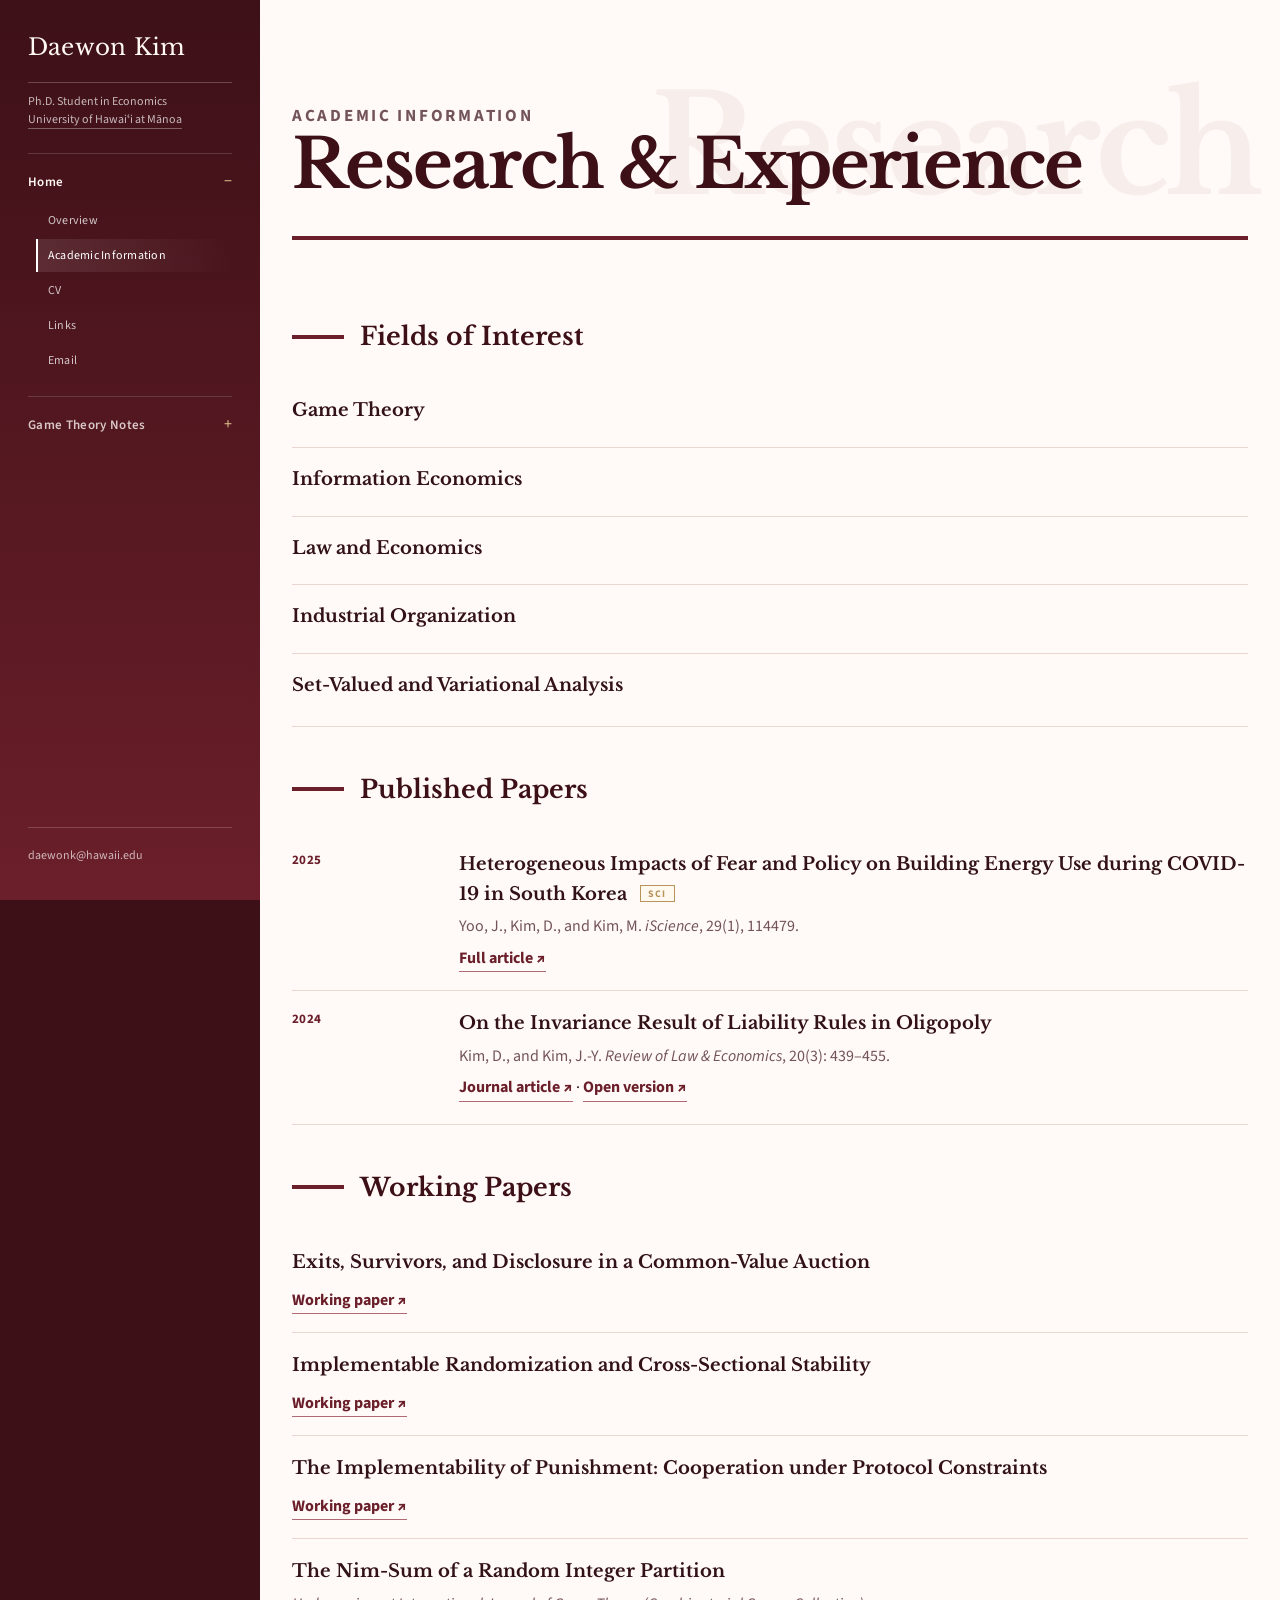
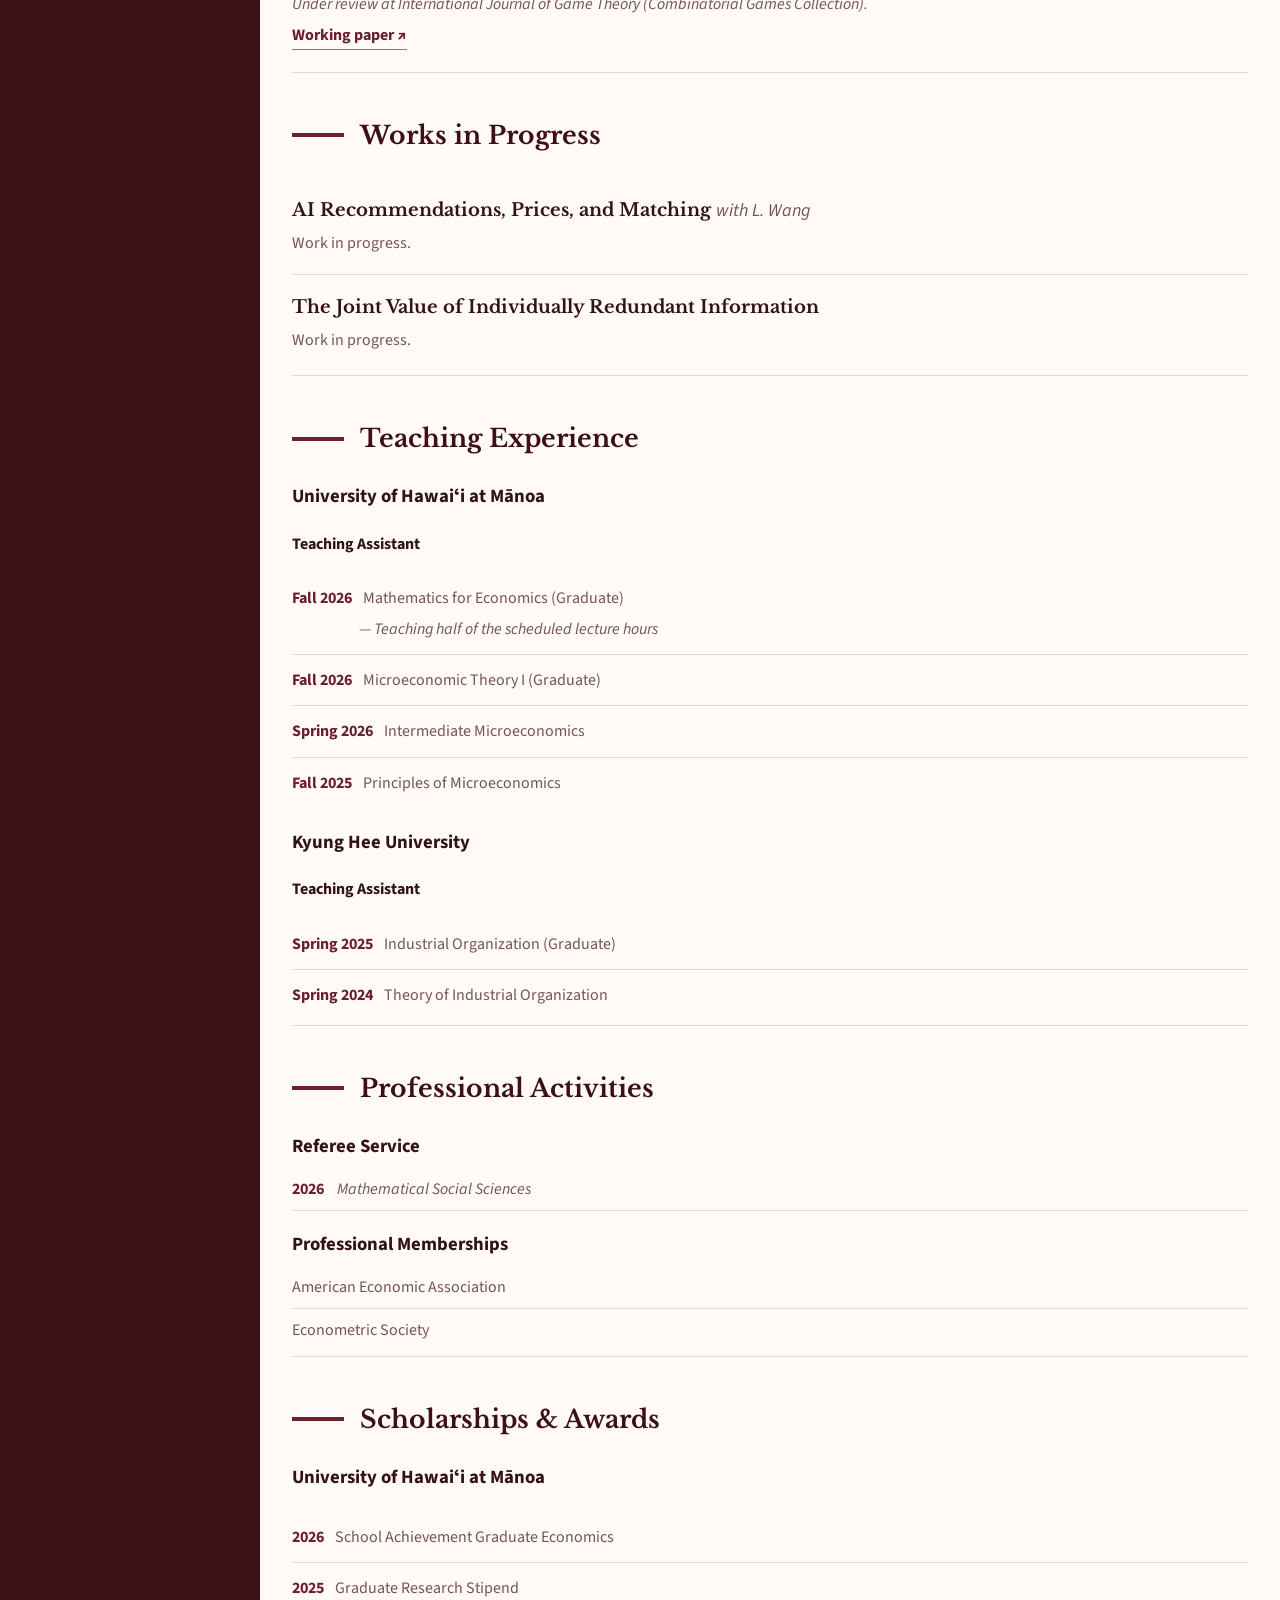
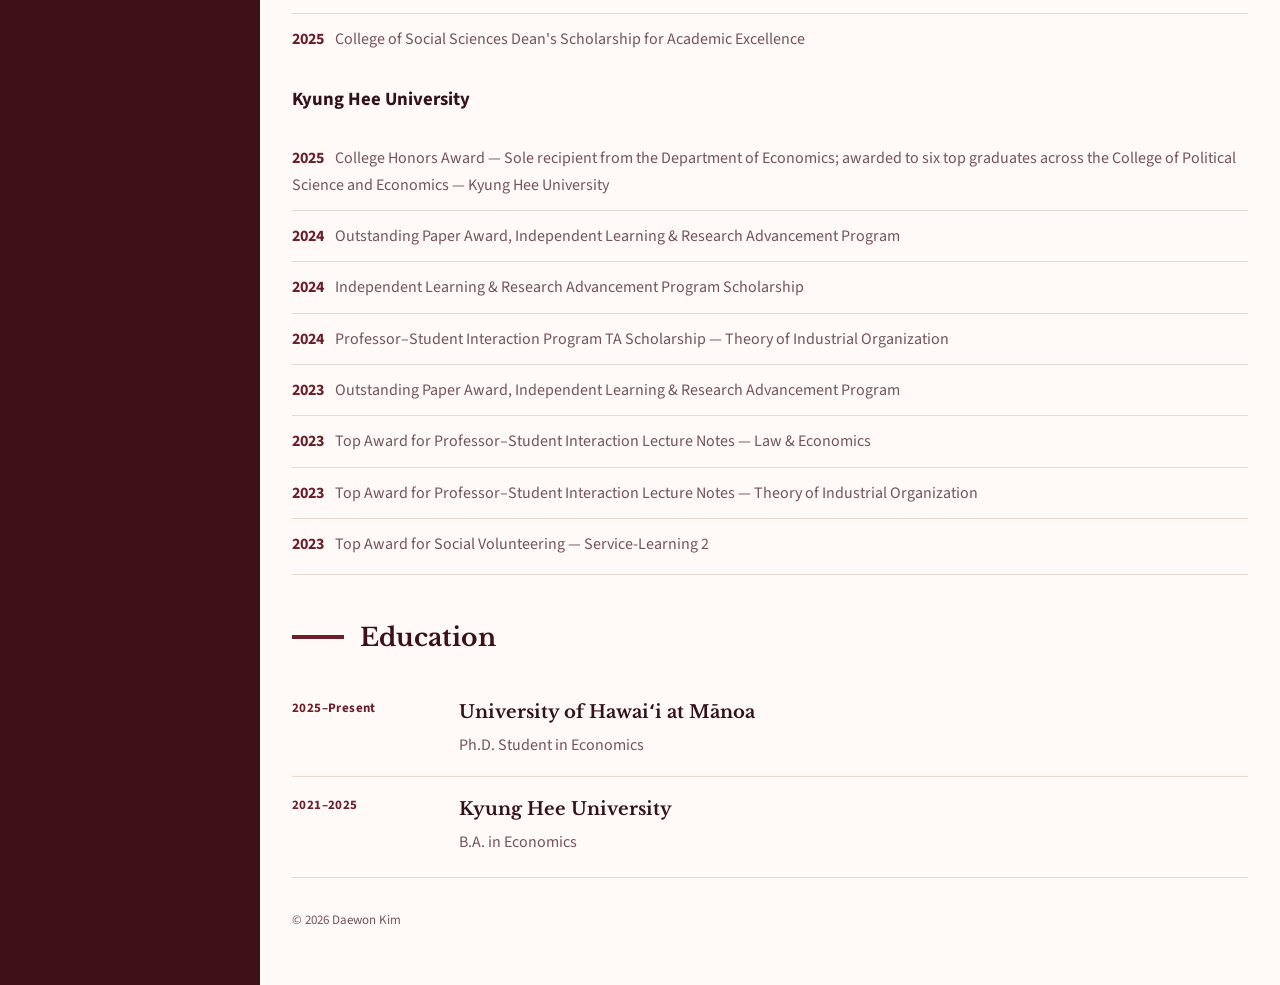
==== academic.html @ 8332b482 "Add files via upload" ====
<!DOCTYPE html>
<html lang="en">
<head>
  <meta charset="UTF-8" />
  <meta name="viewport" content="width=device-width, initial-scale=1.0" />
  <title>Daewon Kim — Academic Information</title>
  <link rel="preconnect" href="https://fonts.googleapis.com">
  <link rel="preconnect" href="https://fonts.gstatic.com" crossorigin>
  <link href="https://fonts.googleapis.com/css2?family=Libre+Baskerville:wght@400;700&family=Source+Sans+3:wght@300;400;500;600;700&display=swap" rel="stylesheet">
  <link rel="icon" type="image/png" href="assets/favicon.png" />
  <link rel="stylesheet" href="style.css" />
  <link rel="stylesheet" href="notes-navigation.css" />
  <script src="notes-navigation.js" defer></script>
</head>
<body>
  <div class="site-shell">
    <aside class="side-rail" aria-label="Site navigation">
      <a class="rail-brand" href="index.html" aria-label="Daewon Kim — Home" title="Home">Daewon Kim</a>
      <div class="rail-subtitle">Ph.D. Student in Economics<br><a href="https://www.economics.hawaii.edu/" target="_blank" rel="noopener">University of Hawaiʻi at Mānoa</a></div>
      <div class="rail-groups"><details class="rail-group is-current" data-nav-key="home" open><summary>Home</summary><nav class="rail-nav" aria-label="Website navigation"><a href="index.html">Overview</a><a href="academic.html" class="active" aria-current="page">Academic Information</a><a href="cv.html">CV</a><a href="links.html">Links</a><a href="mailto:daewonk@hawaii.edu">Email</a></nav></details><details class="rail-group" data-nav-key="notes"><summary>Game Theory Notes</summary><nav class="rail-nav" aria-label="Lecture notes navigation"><a href="game-theory.html#contents">Overview</a><a href="game-theory.html#book">Complete Lecture Notes</a><a href="game-theory.html#figures">Game Theory Diagrams</a><a href="game-theory.html#coverage">Contents by Topic</a><a href="game-theory.html#glossary">Game Theory Glossary</a></nav><div class="chapter-nav"><details class="rail-part" data-nav-key="part-1"><summary>I. Strategic-Form Games</summary><div class="chapter-nav"><a href="game-theory.html#chapter-01"><span class="chapter-no">01</span><span>Strategic-Form Games and Nash Equilibrium</span></a><a href="game-theory.html#chapter-02"><span class="chapter-no">02</span><span>Mixed Strategies and Equilibrium Existence</span></a><a href="game-theory.html#chapter-03"><span class="chapter-no">03</span><span>Dominance and Rationalizability</span></a></div></details><details class="rail-part" data-nav-key="part-2"><summary>II. Dynamic Games and Incomplete Information</summary><div class="chapter-nav"><a href="game-theory.html#chapter-04"><span class="chapter-no">04</span><span>Extensive-Form Games and Subgame Perfection</span></a><a href="game-theory.html#chapter-05"><span class="chapter-no">05</span><span>Mixed and Behavioral Strategies</span></a><a href="game-theory.html#chapter-06"><span class="chapter-no">06</span><span>Bayesian Games and Bayesian Nash Equilibrium</span></a><a href="game-theory.html#chapter-07"><span class="chapter-no">07</span><span>Perfect Bayesian and Sequential Equilibrium</span></a><a href="game-theory.html#chapter-08"><span class="chapter-no">08</span><span>Signaling Games and Equilibrium Refinements</span></a><a href="game-theory.html#chapter-09"><span class="chapter-no">09</span><span>Repeated Games and the Folk Theorem</span></a></div></details><details class="rail-part" data-nav-key="part-3"><summary>III. Equilibrium Refinements and Stability</summary><div class="chapter-nav"><a href="game-theory.html#chapter-10"><span class="chapter-no">10</span><span>Trembling-Hand Perfection and Proper Equilibrium</span></a><a href="game-theory.html#chapter-11"><span class="chapter-no">11</span><span>Extensive-Form Perfection and the Agent Normal Form</span></a><a href="game-theory.html#chapter-12"><span class="chapter-no">12</span><span>Forward Induction and Equilibrium Dominance</span></a><a href="game-theory.html#chapter-13"><span class="chapter-no">13</span><span>Strategic Stability and the Equilibrium Correspondence</span></a></div></details></div></details></div>
      <div class="rail-footer">
        <a href="mailto:daewonk@hawaii.edu">daewonk@hawaii.edu</a>
      </div>
    </aside>

    <main class="page">
      <header class="page-header" data-watermark="Research">
        <p class="eyebrow anim-1">Academic Information</p>
        <h1 class="anim-2">Research &amp; Experience</h1>
      </header>

<section class="section">
  <h2>Fields of Interest</h2>
  <div class="field-list">
    <article class="field-row">
      <div class="field-tag"></div>
      <div>
        <h3>Game Theory</h3>
      </div>
    </article>

    <article class="field-row">
      <div class="field-tag"></div>
      <div>
        <h3>Information Economics</h3>
      </div>
    </article>

    <article class="field-row">
      <div class="field-tag"></div>
      <div>
        <h3>Law and Economics</h3>
      </div>
    </article>

    <article class="field-row">
      <div class="field-tag"></div>
      <div>
        <h3>Industrial Organization</h3>
      </div>
    </article>

   <article class="field-row">
      <div class="field-tag"></div>
      <div>
        <h3>Set-Valued and Variational Analysis</h3>
      </div>
    </article>
  </div>
</section>

      <section class="section">
        <h2>Published Papers</h2>
        <div class="entry-list">
          <article class="entry publication-entry">
            <div class="entry-year">2025</div>
            <div class="entry-body">
              <h3>Heterogeneous Impacts of Fear and Policy on Building Energy Use during COVID-19 in South Korea <span class="sci-badge">SCI</span></h3>
              <p>Yoo, J., Kim, D., and Kim, M. <em>iScience</em>, 29(1), 114479.</p>
              <a href="https://doi.org/10.1016/j.isci.2025.114479" target="_blank" rel="noopener">Full article ↗</a>
            </div>
          </article>
          <article class="entry publication-entry">
            <div class="entry-year">2024</div>
            <div class="entry-body">
              <h3>On the Invariance Result of Liability Rules in Oligopoly</h3>
              <p>Kim, D., and Kim, J.-Y. <em>Review of Law &amp; Economics</em>, 20(3): 439–455.</p>
              <a href="https://doi.org/10.1515/rle-2024-0093" target="_blank" rel="noopener">Journal article ↗</a>
		<span class="link-separator"> · </span>
		<a href="https://drive.google.com/file/d/1CyOQ9JQjQrKl2liA0-oCw1nt9uZjAyM0/view?usp=sharing" target="_blank" rel="noopener">Open version ↗</a>
            </div>
          </article>
        </div>
      </section>

     <section class="section featured-section">
  <h2>Working Papers</h2>
  <div class="paper-list">

        <article class="paper">
      <h3>Exits, Survivors, and Disclosure in a Common-Value Auction</h3>
      <a href="https://papers.ssrn.com/sol3/papers.cfm?abstract_id=6776078" target="_blank" rel="noopener">Working paper ↗</a>
    </article>

	<article class="paper">
      <h3>Implementable Randomization and Cross-Sectional Stability</h3>
      <a href="https://dx.doi.org/10.2139/ssrn.6658918" target="_blank" rel="noopener">Working paper ↗</a>
    </article>

    <article class="paper">
      <h3>The Implementability of Punishment: Cooperation under Protocol Constraints</h3>
      <a href="https://papers.ssrn.com/sol3/papers.cfm?abstract_id=6778958" target="_blank" rel="noopener">Working paper ↗</a>
    </article>

	<article class="paper">
      <h3>The Nim-Sum of a Random Integer Partition</h3>
	<p><em>Under review at International Journal of Game Theory (Combinatorial Games Collection).</em></p>
      <a href="https://papers.ssrn.com/sol3/papers.cfm?abstract_id=7272340" target="_blank" rel="noopener">Working paper ↗</a>
    </article>

  </div>
</section>

<section class="section featured-section wip-section">
  <h2>Works in Progress</h2>

  <div class="paper-list">
    <article class="paper">
      <h3>AI Recommendations, Prices, and Matching <span>with L. Wang</span></h3>
      <p>Work in progress.</p>
    </article>

    <article class="paper">
      <h3>The Joint Value of Individually Redundant Information</h3>
      <p>Work in progress.</p>
    </article>
  </div>
</section>

<section class="section teaching-section">
  <h2>Teaching Experience</h2>

  <div class="teaching-group">
    <h3 class="teaching-role">University of Hawaiʻi at Mānoa</h3>
    <p><strong>Teaching Assistant</strong></p>

    <div class="compact-list">
      <p>
  <strong>Fall 2026</strong> Mathematics for Economics (Graduate)
  <br>
  <em style="display:block; margin-top:4px; margin-left:67px;">
    — Teaching half of the scheduled lecture hours
  </em>
</p>
      <p><strong>Fall 2026</strong> Microeconomic Theory I (Graduate)</p>
      <p><strong>Spring 2026</strong> Intermediate Microeconomics</p>
      <p><strong>Fall 2025</strong> Principles of Microeconomics</p>
    </div>
  </div>

  <div class="teaching-group">
    <h3 class="teaching-role">Kyung Hee University</h3>
    <p><strong>Teaching Assistant</strong></p>

    <div class="compact-list">
      <p><strong>Spring 2025</strong> Industrial Organization (Graduate)</p>
      <p><strong>Spring 2024</strong> Theory of Industrial Organization</p>
    </div>
  </div>
</section>   


<section class="section professional-section">
  <h2>Professional Activities</h2>

  <div class="professional-group">
    <h3>Referee Service</h3>
    <div class="professional-list">
      <p>
        <strong>2026</strong>
        <em>Mathematical Social Sciences</em>
      </p>
    </div>
  </div>

  <div class="professional-group">
    <h3>Professional Memberships</h3>
    <div class="professional-list">
      <p>American Economic Association</p>
      <p>Econometric Society</p>
    </div>
  </div>
</section>

      <section class="section">
        <h2>Scholarships &amp; Awards</h2>

        <div class="teaching-group">
          <h3 class="teaching-role">University of Hawaiʻi at Mānoa</h3>
          <div class="compact-list">
            <p><strong>2026</strong> School Achievement Graduate Economics</p>
            <p><strong>2025</strong> Graduate Research Stipend</p>
            <p><strong>2025</strong> College of Social Sciences Dean's Scholarship for Academic Excellence</p>
          </div>
        </div>

        <div class="teaching-group">
          <h3 class="teaching-role">Kyung Hee University</h3>
          <div class="compact-list">
            <p><strong>2025</strong> College Honors Award — Sole recipient from the Department of Economics; awarded to six top graduates across the College of Political Science and Economics — Kyung Hee University</p>
            <p><strong>2024</strong> Outstanding Paper Award, Independent Learning &amp; Research Advancement Program</p>
            <p><strong>2024</strong> Independent Learning &amp; Research Advancement Program Scholarship</p>
            <p><strong>2024</strong> Professor–Student Interaction Program TA Scholarship — Theory of Industrial Organization</p>
            <p><strong>2023</strong> Outstanding Paper Award, Independent Learning &amp; Research Advancement Program</p>
            <p><strong>2023</strong> Top Award for Professor–Student Interaction Lecture Notes — Law &amp; Economics</p>
            <p><strong>2023</strong> Top Award for Professor–Student Interaction Lecture Notes — Theory of Industrial Organization</p>
            <p><strong>2023</strong> Top Award for Social Volunteering — Service-Learning 2</p>
          </div>
        </div>
      </section>

      <section class="section">
        <h2>Education</h2>
        <div class="entry-list">
          <article class="entry">
            <div class="entry-year">2025–Present</div>
            <div><h3>University of Hawaiʻi at Mānoa</h3><p>Ph.D. Student in Economics</p></div>
          </article>
          <article class="entry">
            <div class="entry-year">2021–2025</div>
            <div><h3>Kyung Hee University</h3><p>B.A. in Economics</p></div>
          </article>
        </div>
      </section>

      <footer class="site-footer">
        <p>© 2026 Daewon Kim</p>
      </footer>
    </main>
  </div>
</body>
</html>
---- style.css ----
:root {
  --burgundy-dark: #3d1017;
  --burgundy: #6b1f2a;
  --burgundy-mid: #8b3a47;
  --burgundy-soft: #b06a73;
  --burgundy-pale: #ead7cf;
  --cream: #fffaf7;
  --cream-2: #f8eee9;
  --white: #ffffff;
  --text: #321217;
  --muted: #73545b;
  --soft-text: #9b747c;
  --line: #ead7cf;
  --gold: #b8935a;
  --gold-dark: #9a7740;
  --gold-pale: #f4ecdc;
  --max: 980px;
}

* { box-sizing: border-box; }
html { scroll-behavior: smooth; }
body {
  margin: 0;
  font-family: 'Source Sans 3', system-ui, -apple-system, BlinkMacSystemFont, sans-serif;
  background: linear-gradient(90deg, var(--burgundy-dark) 0 260px, var(--cream) 260px 100%);
  color: var(--text);
  line-height: 1.65;
  -webkit-font-smoothing: antialiased;
}

a { color: inherit; }

.site-shell {
  position: relative;
  display: grid;
  grid-template-columns: 260px minmax(0, 1fr);
  min-height: 100vh;
}

.home-page .site-shell::after {
  content: "";
  position: absolute;
  top: 0;
  right: 0;
  bottom: 0;
  left: 260px;
  background: url("assets/home-hero-math.png") center top / cover no-repeat;
  opacity: 0.20;
  filter: grayscale(100%);
  pointer-events: none;
  z-index: 0;
}

.home-page .side-rail,
.home-page .page {
  position: relative;
  z-index: 1;
}

/* Left rail */
.side-rail {
  position: sticky;
  top: 0;
  height: 100vh;
  background: linear-gradient(180deg, var(--burgundy-dark), var(--burgundy));
  color: #fff8f5;
  padding: 34px 28px;
  display: flex;
  flex-direction: column;
}

.rail-brand {
  font-family: 'Libre Baskerville', Georgia, serif;
  font-size: 23px;
  line-height: 1.2;
  text-decoration: none;
  letter-spacing: .01em;
  padding-bottom: 20px;
  border-bottom: 1px solid rgba(255,255,255,.22);
}

.rail-subtitle {
  margin-top: 10px;
  font-size: 12px;
  color: rgba(255,255,255,.70);
  line-height: 1.5;
}

.rail-subtitle a {
  color: inherit;
  text-decoration: none;
  border-bottom: 1px solid rgba(255, 255, 255, .32);
  transition: color .15s ease, border-color .15s ease;
}

.rail-subtitle a:hover {
  color: #fff;
  border-bottom-color: #fff;
}

.rail-nav {
  display: flex;
  flex-direction: column;
  gap: 2px;
  margin-top: 28px;
}

.rail-nav a {
  text-decoration: none;
  font-size: 13px;
  letter-spacing: .06em;
  text-transform: uppercase;
  color: rgba(255,255,255,.76);
  padding: 8px 0 8px 12px;
  border-left: 2px solid transparent;
  transition: .15s ease;
}

.rail-nav a:hover,
.rail-nav a.active {
  color: #fff;
  border-left-color: #fff;
  background: linear-gradient(90deg, rgba(255,255,255,.10), transparent);
}


.rail-footer {
  margin-top: auto;
  font-size: 12px;
  color: rgba(255,255,255,.68);
  overflow-wrap: anywhere;
  border-top: 1px solid rgba(255,255,255,.18);
  padding-top: 18px;
}

.rail-footer a { text-decoration: none; }
.rail-footer a:hover { color: #fff; }

/* Page canvas */
.page {
  width: min(var(--max), calc(100% - 64px));
  margin: 0 auto;
  padding: 58px 0 40px;
}

.eyebrow {
  margin: 0 0 10px;
  color: var(--burgundy);
  font-size: 12px;
  font-weight: 700;
  letter-spacing: .16em;
  text-transform: uppercase;
}

h1 {
  margin: 0;
  font-family: 'Libre Baskerville', Georgia, serif;
  font-size: clamp(42px, 6vw, 68px);
  line-height: 1;
  color: var(--burgundy-dark);
  letter-spacing: -.03em;
}

/* Home */
.home-hero {
  position: relative;
  display: grid;
  grid-template-columns: minmax(0, 1fr) 245px;
  gap: 54px;
  align-items: end;
  padding: 42px 28px 42px;
  border-top: 4px solid var(--burgundy);
  border-bottom: 4px solid var(--burgundy);
  background: rgba(255, 250, 247, 0.78);
  backdrop-filter: blur(0.5px);
}

.welcome-section {
  background: linear-gradient(
    90deg,
    rgba(255, 250, 247, 0.97) 0%,
    rgba(255, 250, 247, 0.95) 70%,
    rgba(255, 250, 247, 0.78) 88%,
    rgba(255, 250, 247, 0.20) 100%
  );
}


.affiliation {
  margin: 18px 0 0;
  font-family: 'Libre Baskerville', Georgia, serif;
  font-size: 20px;
  color: var(--burgundy-mid);
}

.quick-links {
  display: flex;
  flex-wrap: wrap;
  gap: 12px;
  margin-top: 30px;
  padding-top: 18px;
  border-top: 1px solid rgba(50,18,23,.12);
}

.quick-links a {
  color: var(--gold-dark);
  text-decoration: none;
  font-size: 12px;
  font-weight: 700;
  letter-spacing: .10em;
  text-transform: uppercase;
  padding: 8px 12px;
  border: 1px solid rgba(184,147,90,.58);
  background: rgba(255,250,247,.82);
  box-shadow: 0 1px 0 rgba(184,147,90,.14);
  transition: .18s ease;
}

.quick-links a:hover {
  color: var(--burgundy-dark);
  background: var(--gold-pale);
  border-color: var(--gold);
  transform: translateY(-1px);
}


.portrait {
  position: relative;
  margin: 0;
  justify-self: end;
  width: 245px;
  padding: 0;
  background: transparent;
}

.portrait::before { display: none; }
.portrait::after { display: none; }

.portrait img {
  position: relative;
  z-index: 1;
  display: block;
  width: 100%;
  aspect-ratio: 4 / 5;
  object-fit: cover;
  object-position: center 20%;
  border: none;
  box-shadow: 7px 7px 0 var(--burgundy);
}

/* Section style: no cards, just spacing and rules */
.section {
  padding: 42px 0 4px;
  border-bottom: 1px solid var(--line);
  scroll-margin-top: 24px;
}

.section h2 {
  display: grid;
  grid-template-columns: 52px minmax(0, 1fr);
  gap: 16px;
  align-items: center;
  margin: 0 0 22px;
  font-family: 'Libre Baskerville', Georgia, serif;
  font-size: 25px;
  color: var(--burgundy-dark);
  font-weight: 700;
}

.field-tag:empty {
  visibility: hidden;
}

.section h2::before {
  content: "";
  height: 4px;
  background: var(--burgundy);
}

.prose {
  max-width: 100%;
}

.prose p,
.welcome-section p {
  margin: 0 0 1rem;
  font-size: 17px;
  color: var(--muted);
}

.prose p:last-child { margin-bottom: 0; }
.prose strong { color: var(--burgundy-dark); font-weight: 700; }

/* Page headers */
.page-header {
  padding: 30px 0 38px;
  border-bottom: 4px solid var(--burgundy);
  margin-bottom: 34px;
  position: relative;
  overflow: visible;
}

.page-header::after {
  content: attr(data-watermark);
  position: absolute;
  right: -10px;
  top: 50%;
  transform: translateY(-50%);
  font-family: 'Libre Baskerville', Georgia, serif;
  font-size: clamp(72px, 11vw, 136px);
  font-weight: 700;
  color: rgba(107, 31, 42, 0.055);
  letter-spacing: -.04em;
  line-height: 1;
  pointer-events: none;
  white-space: nowrap;
  user-select: none;
  z-index: 0;
}

.page-header > * {
  position: relative;
  z-index: 1;
}

.page-header p {
  margin: 14px 0 0;
  max-width: 730px;
  color: var(--muted);
  font-size: 17px;
}

@keyframes fadeUp {
  from { opacity: 0; transform: translateY(16px); }
  to   { opacity: 1; transform: translateY(0); }
}

.anim-1 { animation: fadeUp .6s cubic-bezier(0.16,1,0.3,1) both; }
.anim-2 { animation: fadeUp .6s .08s cubic-bezier(0.16,1,0.3,1) both; }
.anim-3 { animation: fadeUp .6s .16s cubic-bezier(0.16,1,0.3,1) both; }
.anim-4 { animation: fadeUp .6s .24s cubic-bezier(0.16,1,0.3,1) both; }

/* Lists */
.entry-list,
.paper-list,
.compact-list,
.field-list {
  display: grid;
  gap: 0;
}

.entry,
.paper,
.field-row {
  border-top: 1px solid var(--line);
}

.entry:first-child,
.paper:first-child,
.field-row:first-child { border-top: none; }

.entry {
  display: grid;
  grid-template-columns: 145px minmax(0, 1fr);
  gap: 22px;
  padding: 18px 0;
}

.entry-year {
  color: var(--burgundy);
  font-size: 13px;
  font-weight: 700;
  letter-spacing: .03em;
}

.entry h3,
.paper h3,
.field-row h3 {
  margin: 0 0 4px;
  font-family: 'Libre Baskerville', Georgia, serif;
  font-size: 18px;
  font-weight: 700;
  color: var(--text);
}

.entry p,
.paper p,
.field-row p {
  margin: 0;
  color: var(--muted);
}

.entry a,
.paper a {
  display: inline-block;
  margin-top: 5px;
  color: var(--burgundy);
  text-decoration: none;
  font-weight: 700;
  border-bottom: 1px solid var(--burgundy-soft);
}

.entry a:hover,
.paper a:hover { color: var(--burgundy-dark); }

.field-row {
  display: grid;
  grid-template-columns: 1fr;
  padding: 17px 0;
}

.field-tag {
  color: var(--burgundy);
  font-size: 11px;
  font-weight: 700;
  letter-spacing: .12em;
  text-transform: uppercase;
}

.compact-list p {
  margin: 0;
  padding: 12px 0;
  border-top: 1px solid var(--line);
  color: var(--muted);
}

.compact-list p:first-child { border-top: none; }

.compact-list strong {
  color: var(--burgundy);
  margin-right: 8px;
}

.paper { padding: 18px 0; }
.paper span { color: var(--muted); font-style: italic; font-family: 'Source Sans 3', sans-serif; font-weight: 400; }

/* CV and notes without boxes */
.cv-panel,
.note-panel {
  padding: 0;
  background: transparent;
  border-top: 1px solid var(--line);
  border-bottom: 1px solid var(--line);
}

.cv-panel h2,
.note-panel h2 {
  margin: 0;
  padding: 20px 0 6px;
  font-family: 'Libre Baskerville', Georgia, serif;
  color: var(--burgundy-dark);
}

.cv-panel p,
.note-panel p {
  color: var(--muted);
  margin: 0 0 20px;
}

.button {
  display: inline-flex;
  align-items: center;
  justify-content: center;
  min-height: 38px;
  padding: 8px 0 4px;
  text-decoration: none;
  color: var(--burgundy);
  font-size: 13px;
  font-weight: 700;
  letter-spacing: .08em;
  text-transform: uppercase;
  border-bottom: 2px solid var(--burgundy);
  transition: .15s ease;
}

.button:hover { color: var(--burgundy-dark); border-bottom-color: var(--burgundy-dark); }
.button.primary, .button.secondary { background: transparent; color: var(--burgundy); }

code { background: var(--cream-2); color: var(--burgundy); padding: 2px 5px; }

/* Links without boxes */
.link-grid {
  display: grid;
  grid-template-columns: 1fr;
}

.link-grid a {
  text-decoration: none;
  color: var(--burgundy);
  font-weight: 700;
  border-top: 1px solid var(--line);
  padding: 14px 0;
  transition: .15s ease;
}

.link-grid a:first-child { border-top: none; }
.link-grid a:hover { color: var(--burgundy-dark); padding-left: 8px; }


/* SCI badge */
.sci-badge {
  display: inline-flex;
  align-items: center;
  justify-content: center;
  margin-left: 8px;
  padding: 2px 7px 1px;
  border: 1px solid #b8935a;
  color: #b8935a;
  background: #fff9ef;
  font-family: 'Source Sans 3', system-ui, sans-serif;
  font-size: 10px;
  font-weight: 700;
  letter-spacing: .12em;
  line-height: 1.2;
  vertical-align: middle;
  transform: translateY(-1px);
}

/* Embedded CV preview */
.cv-actions {
  margin: 18px 0 22px;
}

.cv-embed-wrap {
  width: 100%;
  border-top: 4px solid var(--burgundy);
  background: var(--white);
}

.cv-frame {
  display: block;
  width: 100%;
  height: min(78vh, 900px);
  min-height: 620px;
  border: 1px solid var(--line);
  border-top: none;
  background: var(--white);
}

.site-footer {
  margin-top: 32px;
  padding-top: 0;
  border-top: none;
  color: var(--muted);
  font-size: 13px;
}

@media (max-width: 880px) {
  body { background: var(--cream); }
  .home-page .site-shell::after { left: 0; opacity: 0.16; background-position: center top; }

  .site-shell { grid-template-columns: 1fr; }
  .side-rail {
    position: static;
    height: auto;
    padding: 22px;
  }
  .rail-brand { border-bottom: none; padding-bottom: 6px; }
  .rail-nav { flex-direction: row; flex-wrap: wrap; gap: 4px 10px; margin-top: 14px; }
  .rail-nav a { padding: 5px 0 5px 9px; }
  .rail-footer { display: none; }
  .page { width: min(100% - 34px, var(--max)); padding-top: 30px; }
  .home-hero { grid-template-columns: 1fr; gap: 30px; align-items: start; padding: 24px 18px 30px; }
  .portrait { justify-self: start; width: min(260px, 100%); }
  .portrait::before { inset: 10px; }
  .portrait img { width: 100%; }
}

@media (max-width: 620px) {
  .entry, .field-row { grid-template-columns: 1fr; gap: 4px; }
  .home-hero { padding-bottom: 32px; }
  .section h2 { grid-template-columns: 36px 1fr; }
  h1 { font-size: 42px; }
  .prose p, .welcome-section p { font-size: 16px; }
}

/* Professional Activities */

.professional-group {
  margin: 0 0 18px;
}

.professional-group:last-child {
  margin-bottom: 0;
}

.professional-group h3 {
  margin: 0 0 6px;
}

.professional-list {
  margin: 0;
  padding: 0;
}

.professional-list p {
  margin: 0;
  padding: 8px 0;
  border-bottom: 1px solid var(--line);
  color: var(--muted);
}

.professional-list strong {
  color: var(--burgundy);
  margin-right: 10px;
}

.professional-group:last-child .professional-list p:last-child {
  border-bottom: none;
}
---- notes-navigation.css ----
/* Scoped navigation shared by the website and lecture notes. */
.rail-groups{display:grid;gap:9px;margin:24px 0 18px}
.rail-group{min-width:0;border-top:1px solid #ffffff26;padding-top:5px}
.rail-group>summary,.rail-part>summary{display:flex;align-items:baseline;justify-content:space-between;gap:12px;list-style:none;cursor:pointer;color:#fff8f5c9;text-transform:none;letter-spacing:.025em}
.rail-group>summary{padding:9px 0;font:600 13px/1.7 'Source Sans 3',sans-serif}
.rail-group.is-current>summary{color:#fff8f5}
.rail-group>summary::-webkit-details-marker,.rail-part>summary::-webkit-details-marker{display:none}
.rail-group>summary::after,.rail-part>summary::after{content:'+';flex-shrink:0;color:#e0c28d;font-size:16px;font-weight:400}
.rail-group[open]>summary::after,.rail-part[open]>summary::after{content:'−'}
.rail-group>summary:focus-visible,.rail-part>summary:focus-visible{outline:2px solid #e0c28d;outline-offset:3px}
.rail-group .rail-nav{display:flex;flex-direction:column;gap:2px;margin:0 0 10px;padding-left:8px}
.rail-group .rail-nav a{padding:6px 6px 6px 10px;font-size:12px;line-height:1.75;letter-spacing:.02em;text-transform:none}
.rail-group>.chapter-nav{margin:0 0 8px 8px}
.rail-part>summary{padding:10px 0 7px;font:600 11px/1.7 'Source Sans 3',sans-serif}
.rail-part>summary::after{font-size:13px}
.rail-part .chapter-nav{margin:0 0 6px 4px}
.rail-part .chapter-nav a{display:flex;align-items:baseline;gap:9px;padding:7px 5px 7px 10px;border-left:2px solid transparent;color:#fff8f5bd;font-size:11px;line-height:1.65;text-decoration:none}
.rail-part .chapter-nav a:hover,.rail-part .chapter-nav a.active{color:#fff8f5;border-left-color:#e0c28d;background:linear-gradient(90deg,#ffffff12,transparent)}
.rail-part .chapter-no{flex:0 0 16px;font-family:Georgia,serif;color:#e0c28d}
body:not([data-page]) .side-rail:has(.rail-groups){overflow-y:auto;scrollbar-width:thin;scrollbar-color:#9c6570 transparent}
@media(max-width:760px){body:not([data-page]) .side-rail:has(.rail-groups){overflow:visible;height:auto}.rail-groups{margin:20px 0 15px}.rail-group .rail-nav{flex-direction:column;flex-wrap:nowrap}.rail-group .rail-nav a{display:block}}
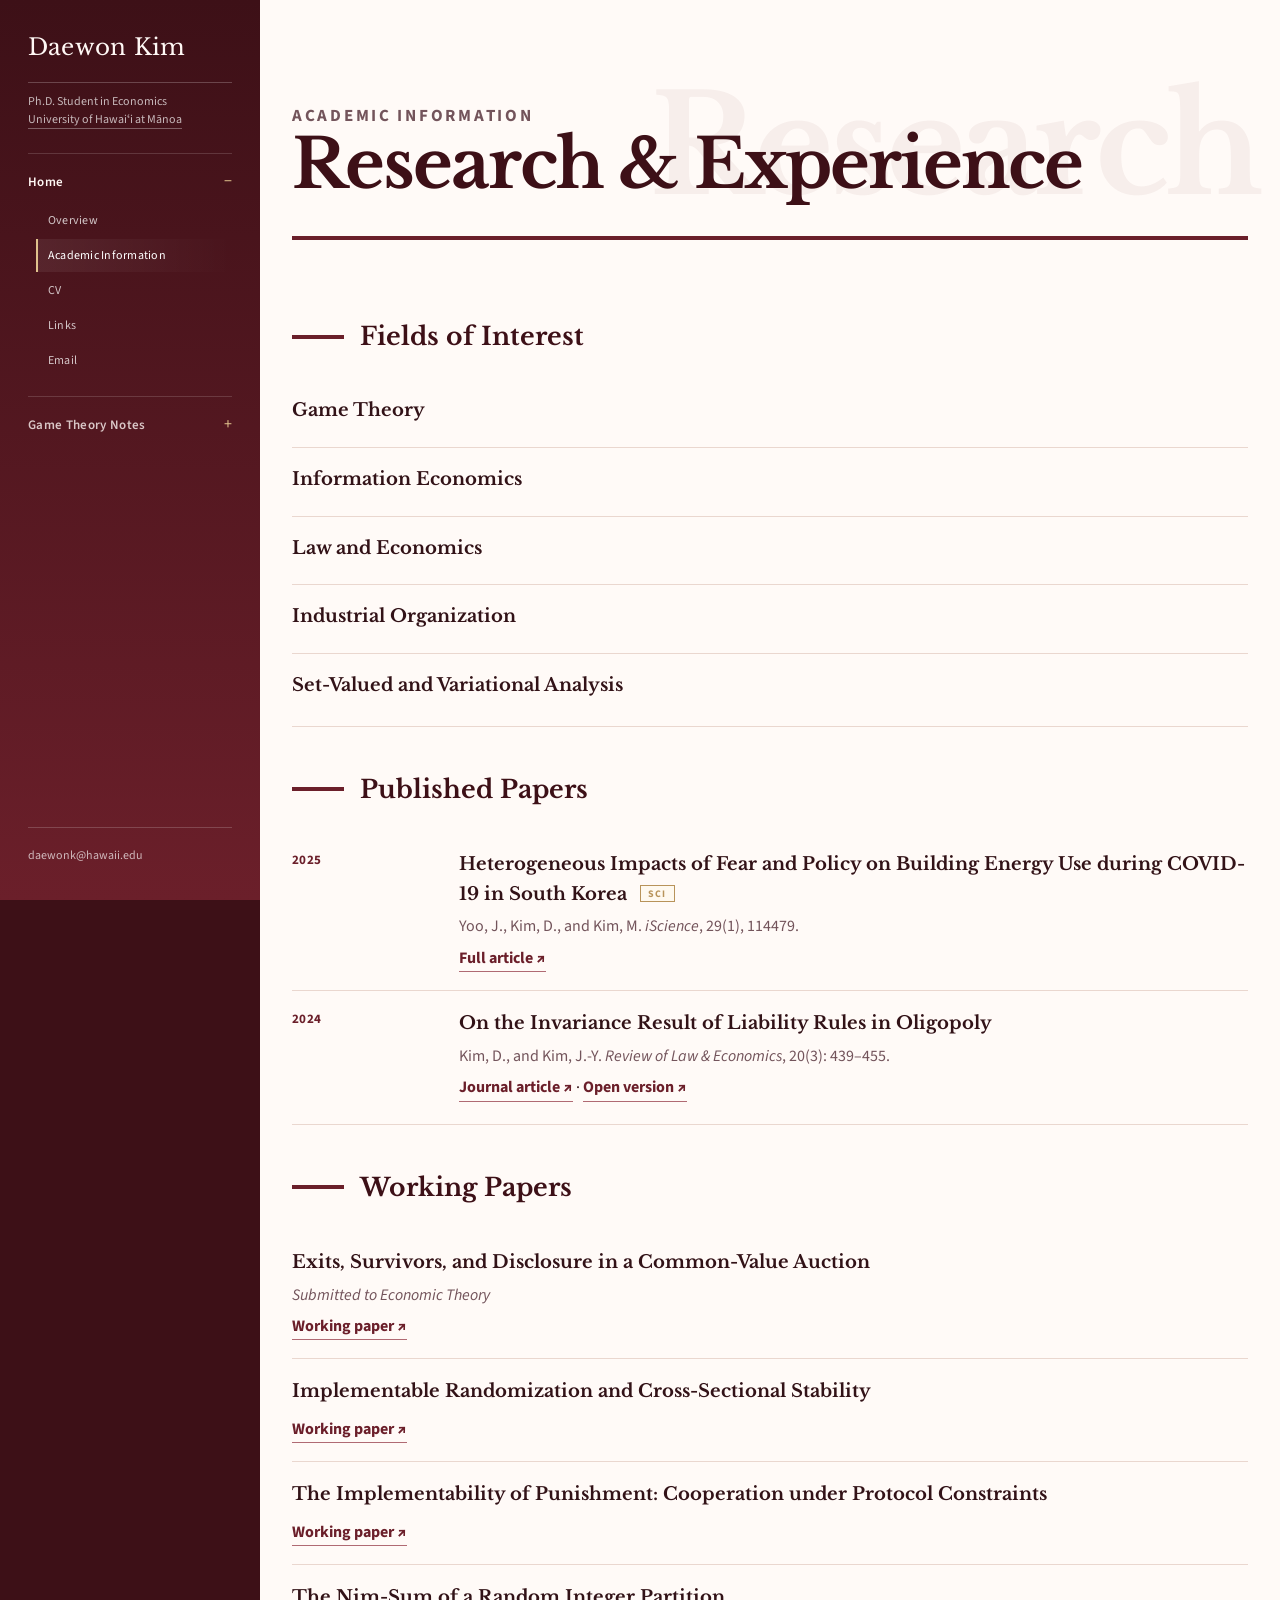
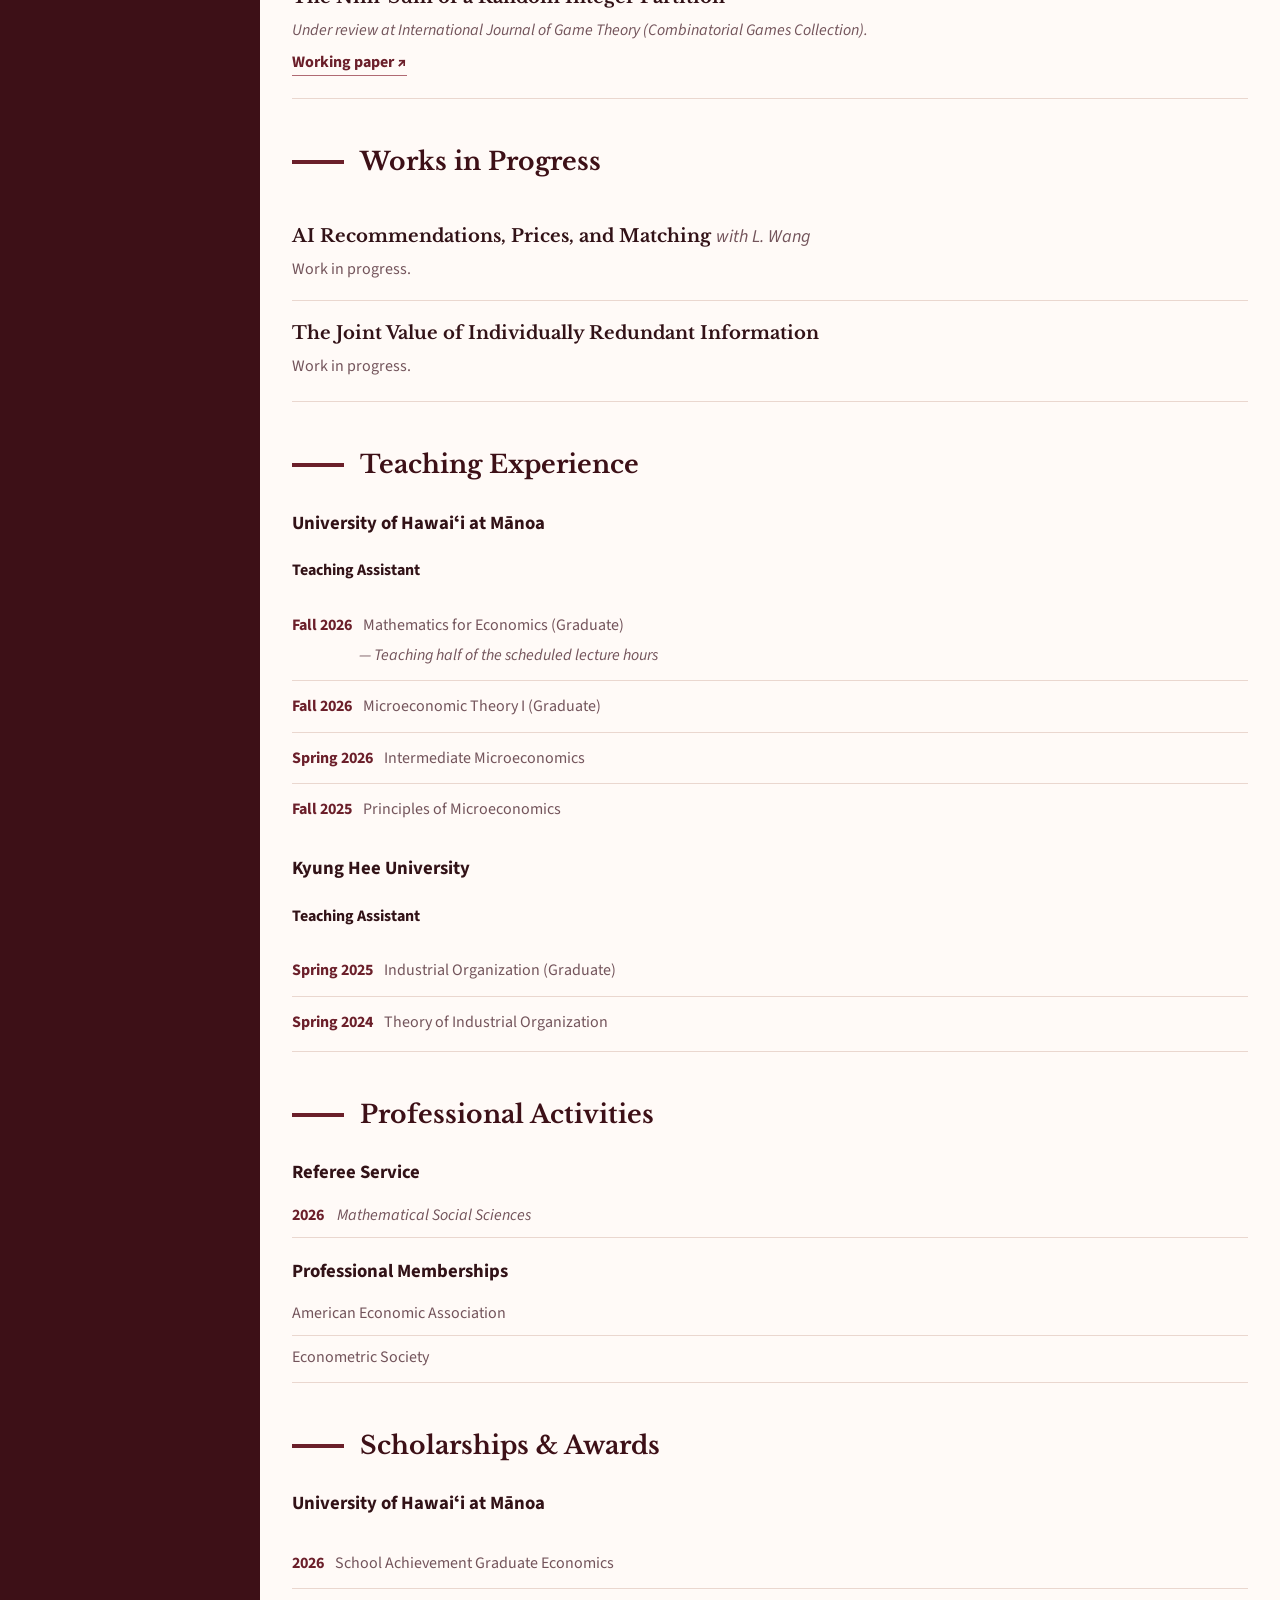
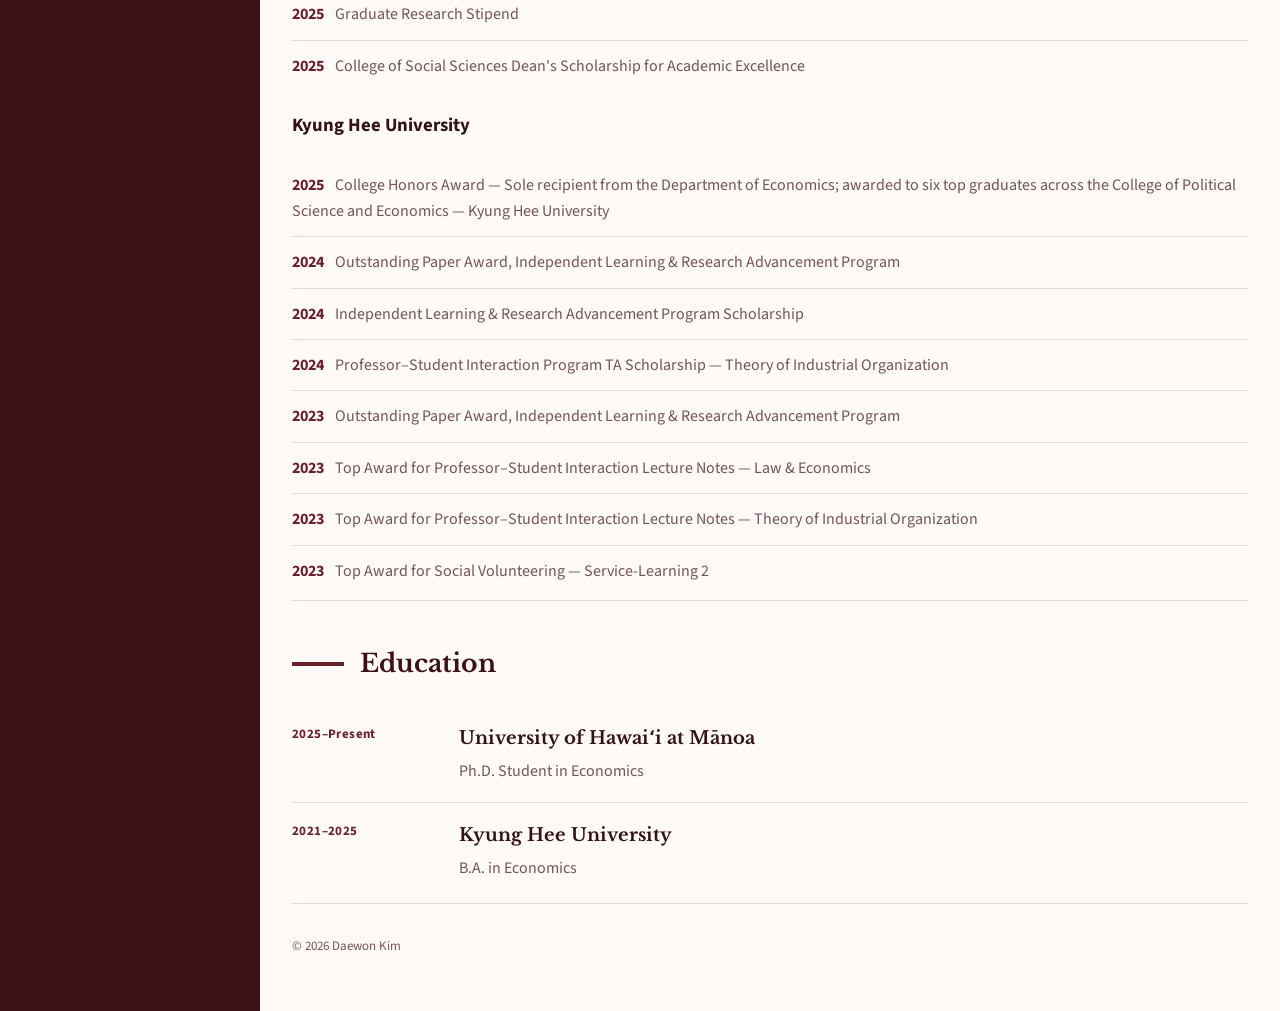
==== commit 7a331de2: "Add files via upload" ====
--- a/academic.html
+++ b/academic.html
@@ -60,12 +60,13 @@
       </div>
     </article>
 
-   <article class="field-row">
+	<article class="field-row">
       <div class="field-tag"></div>
       <div>
         <h3>Set-Valued and Variational Analysis</h3>
       </div>
     </article>
+
   </div>
 </section>
 
@@ -99,6 +100,7 @@
 
         <article class="paper">
       <h3>Exits, Survivors, and Disclosure in a Common-Value Auction</h3>
+	<p><em>Submitted to Economic Theory</em></p>
       <a href="https://papers.ssrn.com/sol3/papers.cfm?abstract_id=6776078" target="_blank" rel="noopener">Working paper ↗</a>
     </article>
 
--- a/notes-navigation.css
+++ b/notes-navigation.css
@@ -1,4 +1,331 @@
-/* Scoped navigation shared by the website and lecture notes. */
+/* The STIX fonts distributed with matplotlib have been modified from
+their canonical form.  They have been converted from OTF to TTF format
+using Fontforge and this script:
+
+  #!/usr/bin/env fontforge
+  i=1
+  while ( i<$argc )
+    Open($argv[i])
+    Generate($argv[i]:r + ".ttf")
+    i = i+1
+  endloop
+
+The original STIX Font License begins below.
+
+-----------------------------------------------------------
+
+STIX Font License
+
+24 May 2010
+
+Copyright (c) 2001-2010 by the STI Pub Companies, consisting of the American
+Institute of Physics, the American Chemical Society, the American Mathematical
+Society, the American Physical Society, Elsevier, Inc., and The Institute of
+Electrical and Electronic Engineers, Inc. (www.stixfonts.org), with Reserved
+Font Name STIX Fonts, STIX Fonts (TM) is a  trademark of The Institute of
+Electrical and Electronics Engineers, Inc.
+
+Portions copyright (c) 1998-2003 by MicroPress, Inc. (www.micropress-inc.com),
+with Reserved Font Name TM Math. To obtain additional mathematical fonts, please
+contact MicroPress, Inc., 68-30 Harrow Street, Forest Hills, NY 11375, USA,
+Phone: (718) 575-1816.
+
+Portions copyright (c) 1990 by Elsevier, Inc.
+
+This Font Software is licensed under the SIL Open Font License, Version 1.1.
+This license is copied below, and is also available with a FAQ at:
+https://scripts.sil.org/OFL
+
+-----------------------------------------------------------
+SIL OPEN FONT LICENSE Version 1.1 - 26 February 2007
+-----------------------------------------------------------
+
+PREAMBLE
+The goals of the Open Font License (OFL) are to stimulate worldwide
+development of collaborative font projects, to support the font creation
+efforts of academic and linguistic communities, and to provide a free and
+open framework in which fonts may be shared and improved in partnership
+with others.
+
+The OFL allows the licensed fonts to be used, studied, modified and
+redistributed freely as long as they are not sold by themselves. The
+fonts, including any derivative works, can be bundled, embedded,
+redistributed and/or sold with any software provided that any reserved
+names are not used by derivative works. The fonts and derivatives,
+however, cannot be released under any other type of license. The
+requirement for fonts to remain under this license does not apply
+to any document created using the fonts or their derivatives.
+
+DEFINITIONS
+"Font Software" refers to the set of files released by the Copyright
+Holder(s) under this license and clearly marked as such. This may
+include source files, build scripts and documentation.
+
+"Reserved Font Name" refers to any names specified as such after the
+copyright statement(s).
+
+"Original Version" refers to the collection of Font Software components as
+distributed by the Copyright Holder(s).
+
+"Modified Version" refers to any derivative made by adding to, deleting,
+or substituting -- in part or in whole -- any of the components of the
+Original Version, by changing formats or by porting the Font Software to a
+new environment.
+
+"Author" refers to any designer, engineer, programmer, technical
+writer or other person who contributed to the Font Software.
+
+PERMISSION & CONDITIONS
+Permission is hereby granted, free of charge, to any person obtaining
+a copy of the Font Software, to use, study, copy, merge, embed, modify,
+redistribute, and sell modified and unmodified copies of the Font
+Software, subject to the following conditions:
+
+1) Neither the Font Software nor any of its individual components,
+in Original or Modified Versions, may be sold by itself.
+
+2) Original or Modified Versions of the Font Software may be bundled,
+redistributed and/or sold with any software, provided that each copy
+contains the above copyright notice and this license. These can be
+included either as stand-alone text files, human-readable headers or
+in the appropriate machine-readable metadata fields within text or
+binary files as long as those fields can be easily viewed by the user.
+
+3) No Modified Version of the Font Software may use the Reserved Font
+Name(s) unless explicit written permission is granted by the corresponding
+Copyright Holder. This restriction only applies to the primary font name as
+presented to the users.
+
+4) The name(s) of the Copyright Holder(s) or the Author(s) of the Font
+Software shall not be used to promote, endorse or advertise any
+Modified Version, except to acknowledge the contribution(s) of the
+Copyright Holder(s) and the Author(s) or with their explicit written
+permission.
+
+5) The Font Software, modified or unmodified, in part or in whole,
+must be distributed entirely under this license, and must not be
+distributed under any other license. The requirement for fonts to
+remain under this license does not apply to any document created
+using the Font Software.
+
+TERMINATION
+This license becomes null and void if any of the above conditions are
+not met.
+
+DISCLAIMER
+THE FONT SOFTWARE IS PROVIDED "AS IS", WITHOUT WARRANTY OF ANY KIND,
+EXPRESS OR IMPLIED, INCLUDING BUT NOT LIMITED TO ANY WARRANTIES OF
+MERCHANTABILITY, FITNESS FOR A PARTICULAR PURPOSE AND NONINFRINGEMENT
+OF COPYRIGHT, PATENT, TRADEMARK, OR OTHER RIGHT. IN NO EVENT SHALL THE
+COPYRIGHT HOLDER BE LIABLE FOR ANY CLAIM, DAMAGES OR OTHER LIABILITY,
+INCLUDING ANY GENERAL, SPECIAL, INDIRECT, INCIDENTAL, OR CONSEQUENTIAL
+DAMAGES, WHETHER IN AN ACTION OF CONTRACT, TORT OR OTHERWISE, ARISING
+FROM, OUT OF THE USE OR INABILITY TO USE THE FONT SOFTWARE OR FROM
+OTHER DEALINGS IN THE FONT SOFTWARE.
+Copyright 2012 The Libre Baskerville Project Authors (https://github.com/impallari/Libre-Baskerville) with Reserved Font Name Libre Baskerville.
+
+This Font Software is licensed under the SIL Open Font License, Version 1.1.
+This license is copied below, and is also available with a FAQ at:
+https://openfontlicense.org
+
+
+-----------------------------------------------------------
+SIL OPEN FONT LICENSE Version 1.1 - 26 February 2007
+-----------------------------------------------------------
+
+PREAMBLE
+The goals of the Open Font License (OFL) are to stimulate worldwide
+development of collaborative font projects, to support the font creation
+efforts of academic and linguistic communities, and to provide a free and
+open framework in which fonts may be shared and improved in partnership
+with others.
+
+The OFL allows the licensed fonts to be used, studied, modified and
+redistributed freely as long as they are not sold by themselves. The
+fonts, including any derivative works, can be bundled, embedded,
+redistributed and/or sold with any software provided that any reserved
+names are not used by derivative works. The fonts and derivatives,
+however, cannot be released under any other type of license. The
+requirement for fonts to remain under this license does not apply
+to any document created using the fonts or their derivatives.
+
+DEFINITIONS
+"Font Software" refers to the set of files released by the Copyright
+Holder(s) under this license and clearly marked as such. This may
+include source files, build scripts and documentation.
+
+"Reserved Font Name" refers to any names specified as such after the
+copyright statement(s).
+
+"Original Version" refers to the collection of Font Software components as
+distributed by the Copyright Holder(s).
+
+"Modified Version" refers to any derivative made by adding to, deleting,
+or substituting -- in part or in whole -- any of the components of the
+Original Version, by changing formats or by porting the Font Software to a
+new environment.
+
+"Author" refers to any designer, engineer, programmer, technical
+writer or other person who contributed to the Font Software.
+
+PERMISSION & CONDITIONS
+Permission is hereby granted, free of charge, to any person obtaining
+a copy of the Font Software, to use, study, copy, merge, embed, modify,
+redistribute, and sell modified and unmodified copies of the Font
+Software, subject to the following conditions:
+
+1) Neither the Font Software nor any of its individual components,
+in Original or Modified Versions, may be sold by itself.
+
+2) Original or Modified Versions of the Font Software may be bundled,
+redistributed and/or sold with any software, provided that each copy
+contains the above copyright notice and this license. These can be
+included either as stand-alone text files, human-readable headers or
+in the appropriate machine-readable metadata fields within text or
+binary files as long as those fields can be easily viewed by the user.
+
+3) No Modified Version of the Font Software may use the Reserved Font
+Name(s) unless explicit written permission is granted by the corresponding
+Copyright Holder. This restriction only applies to the primary font name as
+presented to the users.
+
+4) The name(s) of the Copyright Holder(s) or the Author(s) of the Font
+Software shall not be used to promote, endorse or advertise any
+Modified Version, except to acknowledge the contribution(s) of the
+Copyright Holder(s) and the Author(s) or with their explicit written
+permission.
+
+5) The Font Software, modified or unmodified, in part or in whole,
+must be distributed entirely under this license, and must not be
+distributed under any other license. The requirement for fonts to
+remain under this license does not apply to any document created
+using the Font Software.
+
+TERMINATION
+This license becomes null and void if any of the above conditions are
+not met.
+
+DISCLAIMER
+THE FONT SOFTWARE IS PROVIDED "AS IS", WITHOUT WARRANTY OF ANY KIND,
+EXPRESS OR IMPLIED, INCLUDING BUT NOT LIMITED TO ANY WARRANTIES OF
+MERCHANTABILITY, FITNESS FOR A PARTICULAR PURPOSE AND NONINFRINGEMENT
+OF COPYRIGHT, PATENT, TRADEMARK, OR OTHER RIGHT. IN NO EVENT SHALL THE
+COPYRIGHT HOLDER BE LIABLE FOR ANY CLAIM, DAMAGES OR OTHER LIABILITY,
+INCLUDING ANY GENERAL, SPECIAL, INDIRECT, INCIDENTAL, OR CONSEQUENTIAL
+DAMAGES, WHETHER IN AN ACTION OF CONTRACT, TORT OR OTHERWISE, ARISING
+FROM, OUT OF THE USE OR INABILITY TO USE THE FONT SOFTWARE OR FROM
+OTHER DEALINGS IN THE FONT SOFTWARE.
+Copyright 2010-2020 Adobe (http://www.adobe.com/), with Reserved Font Name 'Source'. All Rights Reserved. Source is a trademark of Adobe in the United States and/or other countries.
+
+This Font Software is licensed under the SIL Open Font License, Version 1.1.
+
+This license is copied below, and is also available with a FAQ at: http://scripts.sil.org/OFL
+
+
+-----------------------------------------------------------
+SIL OPEN FONT LICENSE Version 1.1 - 26 February 2007
+-----------------------------------------------------------
+
+PREAMBLE
+The goals of the Open Font License (OFL) are to stimulate worldwide
+development of collaborative font projects, to support the font creation
+efforts of academic and linguistic communities, and to provide a free and
+open framework in which fonts may be shared and improved in partnership
+with others.
+
+The OFL allows the licensed fonts to be used, studied, modified and
+redistributed freely as long as they are not sold by themselves. The
+fonts, including any derivative works, can be bundled, embedded,
+redistributed and/or sold with any software provided that any reserved
+names are not used by derivative works. The fonts and derivatives,
+however, cannot be released under any other type of license. The
+requirement for fonts to remain under this license does not apply
+to any document created using the fonts or their derivatives.
+
+DEFINITIONS
+"Font Software" refers to the set of files released by the Copyright
+Holder(s) under this license and clearly marked as such. This may
+include source files, build scripts and documentation.
+
+"Reserved Font Name" refers to any names specified as such after the
+copyright statement(s).
+
+"Original Version" refers to the collection of Font Software components as
+distributed by the Copyright Holder(s).
+
+"Modified Version" refers to any derivative made by adding to, deleting,
+or substituting -- in part or in whole -- any of the components of the
+Original Version, by changing formats or by porting the Font Software to a
+new environment.
+
+"Author" refers to any designer, engineer, programmer, technical
+writer or other person who contributed to the Font Software.
+
+PERMISSION & CONDITIONS
+Permission is hereby granted, free of charge, to any person obtaining
+a copy of the Font Software, to use, study, copy, merge, embed, modify,
+redistribute, and sell modified and unmodified copies of the Font
+Software, subject to the following conditions:
+
+1) Neither the Font Software nor any of its individual components,
+in Original or Modified Versions, may be sold by itself.
+
+2) Original or Modified Versions of the Font Software may be bundled,
+redistributed and/or sold with any software, provided that each copy
+contains the above copyright notice and this license. These can be
+included either as stand-alone text files, human-readable headers or
+in the appropriate machine-readable metadata fields within text or
+binary files as long as those fields can be easily viewed by the user.
+
+3) No Modified Version of the Font Software may use the Reserved Font
+Name(s) unless explicit written permission is granted by the corresponding
+Copyright Holder. This restriction only applies to the primary font name as
+presented to the users.
+
+4) The name(s) of the Copyright Holder(s) or the Author(s) of the Font
+Software shall not be used to promote, endorse or advertise any
+Modified Version, except to acknowledge the contribution(s) of the
+Copyright Holder(s) and the Author(s) or with their explicit written
+permission.
+
+5) The Font Software, modified or unmodified, in part or in whole,
+must be distributed entirely under this license, and must not be
+distributed under any other license. The requirement for fonts to
+remain under this license does not apply to any document created
+using the Font Software.
+
+TERMINATION
+This license becomes null and void if any of the above conditions are
+not met.
+
+DISCLAIMER
+THE FONT SOFTWARE IS PROVIDED "AS IS", WITHOUT WARRANTY OF ANY KIND,
+EXPRESS OR IMPLIED, INCLUDING BUT NOT LIMITED TO ANY WARRANTIES OF
+MERCHANTABILITY, FITNESS FOR A PARTICULAR PURPOSE AND NONINFRINGEMENT
+OF COPYRIGHT, PATENT, TRADEMARK, OR OTHER RIGHT. IN NO EVENT SHALL THE
+COPYRIGHT HOLDER BE LIABLE FOR ANY CLAIM, DAMAGES OR OTHER LIABILITY,
+INCLUDING ANY GENERAL, SPECIAL, INDIRECT, INCIDENTAL, OR CONSEQUENTIAL
+DAMAGES, WHETHER IN AN ACTION OF CONTRACT, TORT OR OTHERWISE, ARISING
+FROM, OUT OF THE USE OR INABILITY TO USE THE FONT SOFTWARE OR FROM
+OTHER DEALINGS IN THE FONT SOFTWARE. */
+@font-face{font-family:'Libre Baskerville';font-style:normal;font-weight:400;font-display:block;src:url('[data-uri]') format('truetype')}
+@font-face{font-family:'Libre Baskerville';font-style:normal;font-weight:700;font-display:block;src:url('[data-uri]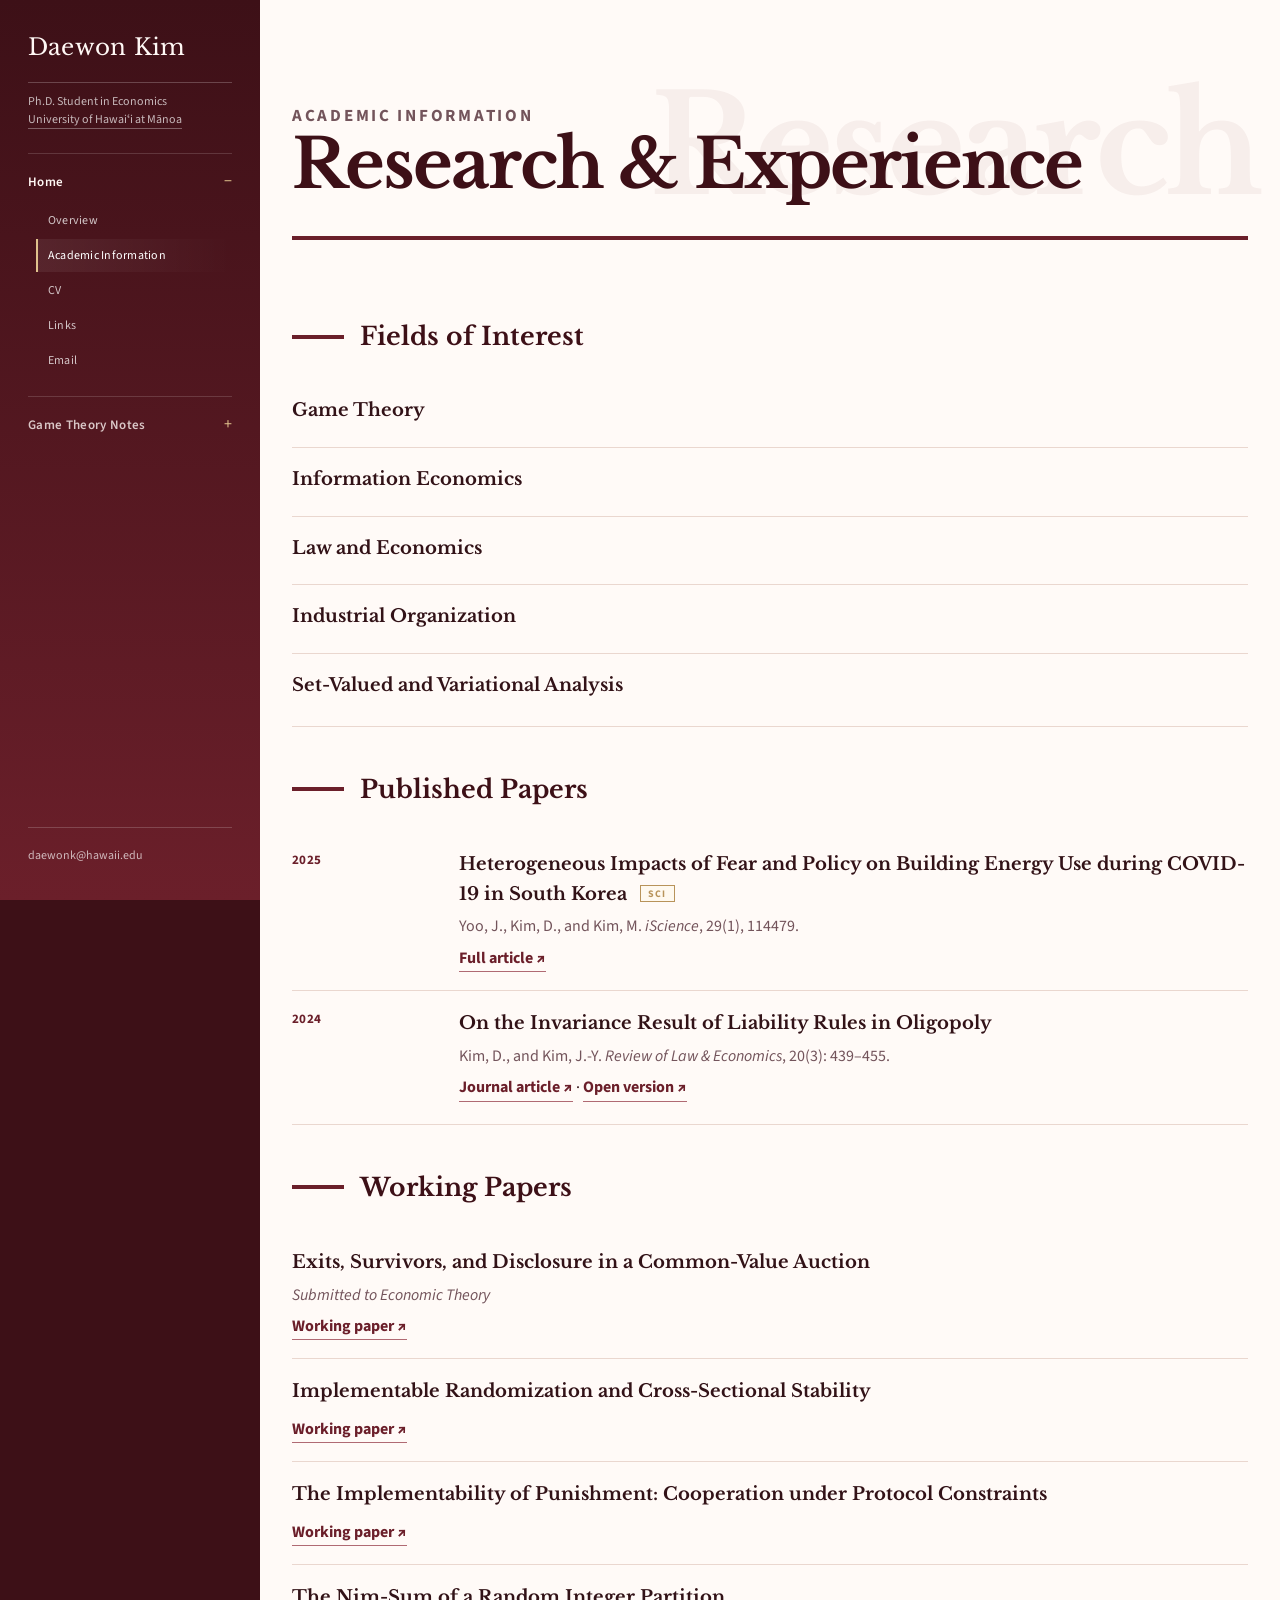
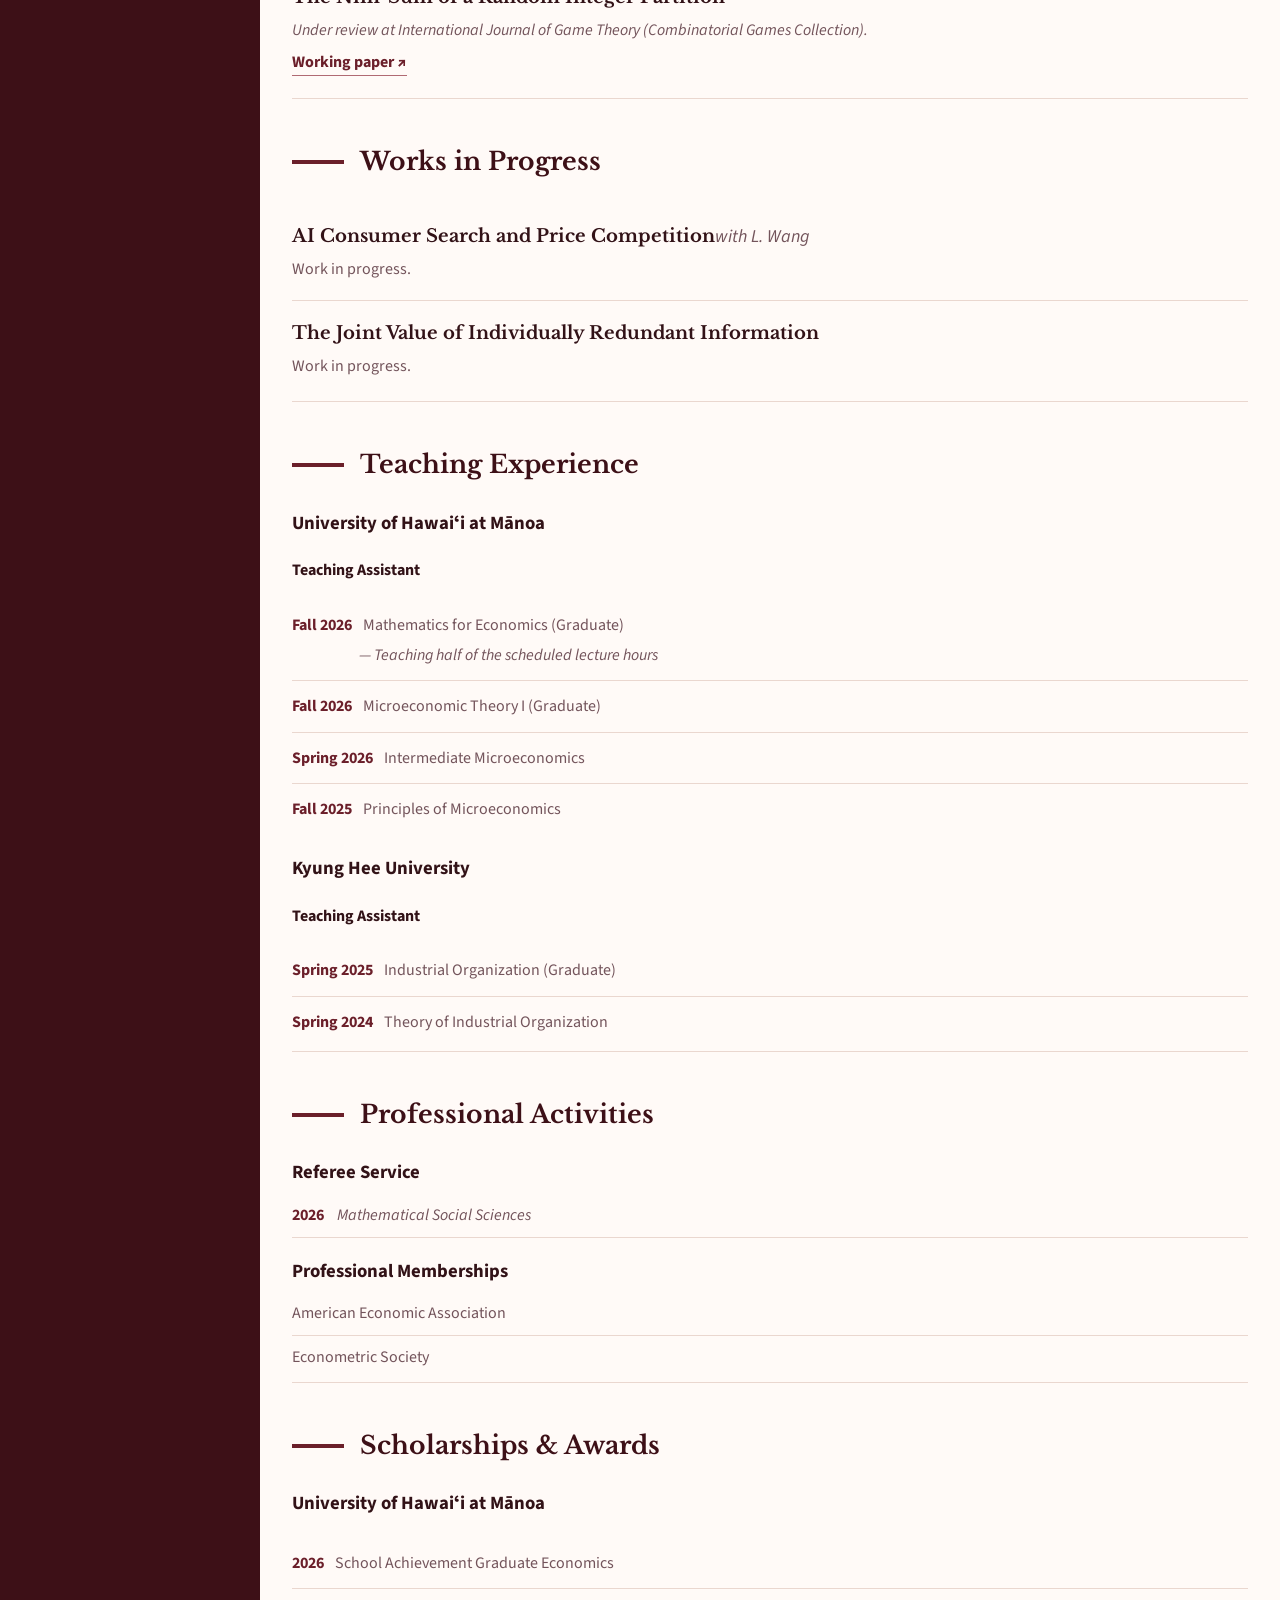
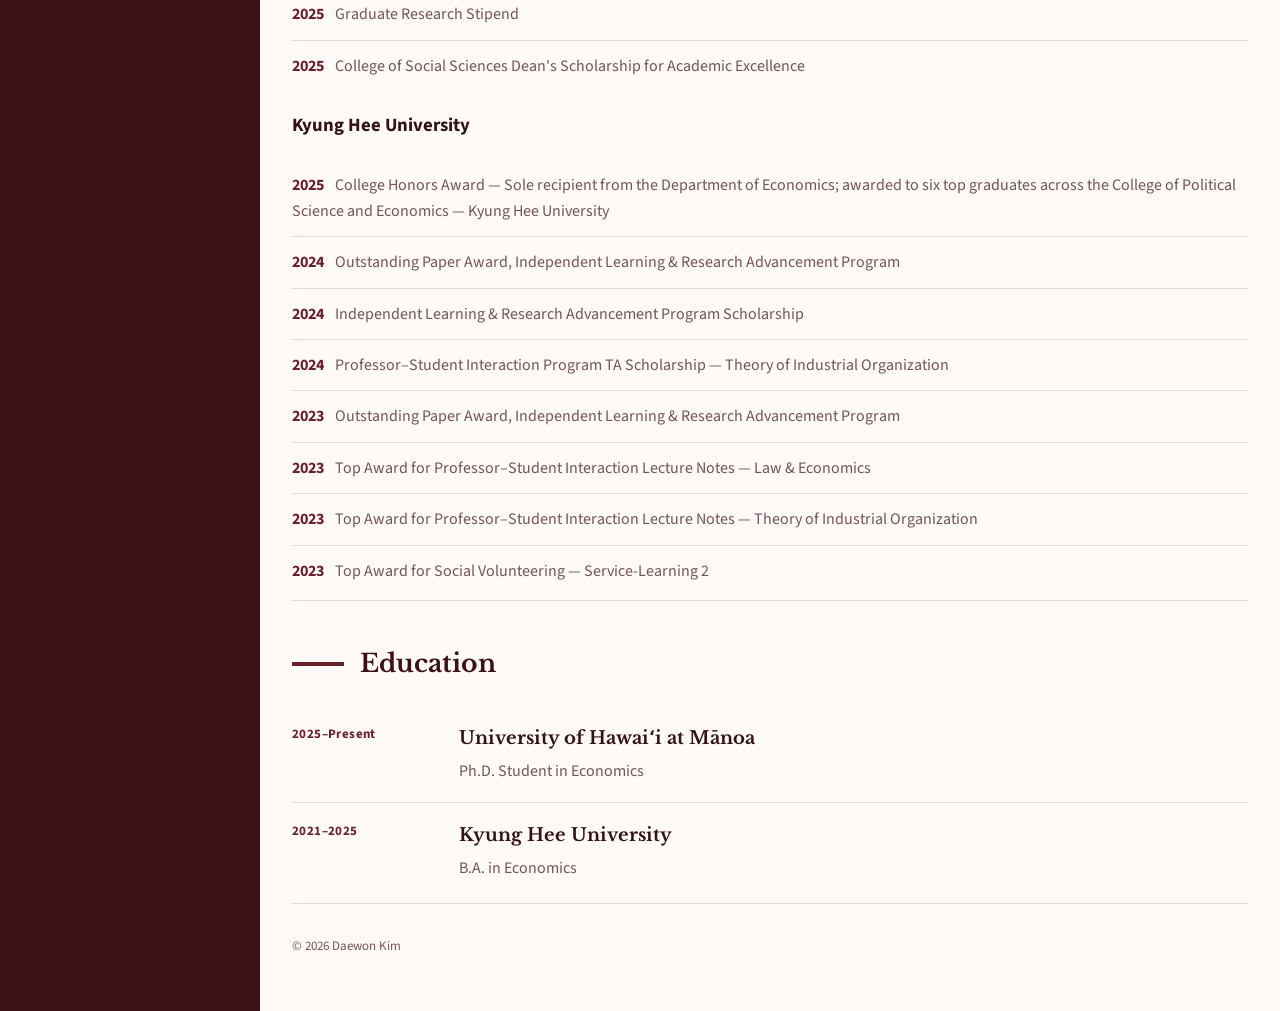
==== commit fee58d91: "Add files via upload" ====
--- a/academic.html
+++ b/academic.html
@@ -128,7 +128,7 @@
 
   <div class="paper-list">
     <article class="paper">
-      <h3>AI Recommendations, Prices, and Matching <span>with L. Wang</span></h3>
+      <h3>AI Consumer Search and Price Competition<span>with L. Wang</span></h3>
       <p>Work in progress.</p>
     </article>
 
--- a/notes-navigation.css
+++ b/notes-navigation.css
@@ -338,7 +338,7 @@
 .rail-group .rail-nav{display:flex;flex-direction:column;gap:2px;margin:0 0 10px;padding-left:8px}
 .side-rail .rail-group .rail-nav a{display:block;padding:6px 6px 6px 10px;border-left:2px solid transparent;font-size:12px;font-weight:400;line-height:1.75;letter-spacing:.02em;text-transform:none;text-decoration:none;color:rgba(255,255,255,.76)}
 .side-rail .rail-group .rail-nav a:hover,.side-rail .rail-group .rail-nav a.active{color:#fff;border-left-color:#e0c28d;background:linear-gradient(90deg,#ffffff12,transparent)}
-.rail-group>.chapter-nav{margin:0 0 8px 8px}
+.rail-group>.chapter-nav{display:block;gap:0;margin:0 0 8px 8px;padding:0;list-style:none}
 .rail-part>summary{padding:10px 0 7px;font:600 11px/1.7 'Source Sans 3',sans-serif}
 .rail-part>summary::after{font-size:13px}
 .rail-part .chapter-nav{display:grid;gap:2px;margin:0 0 6px 4px;padding:0;list-style:none}
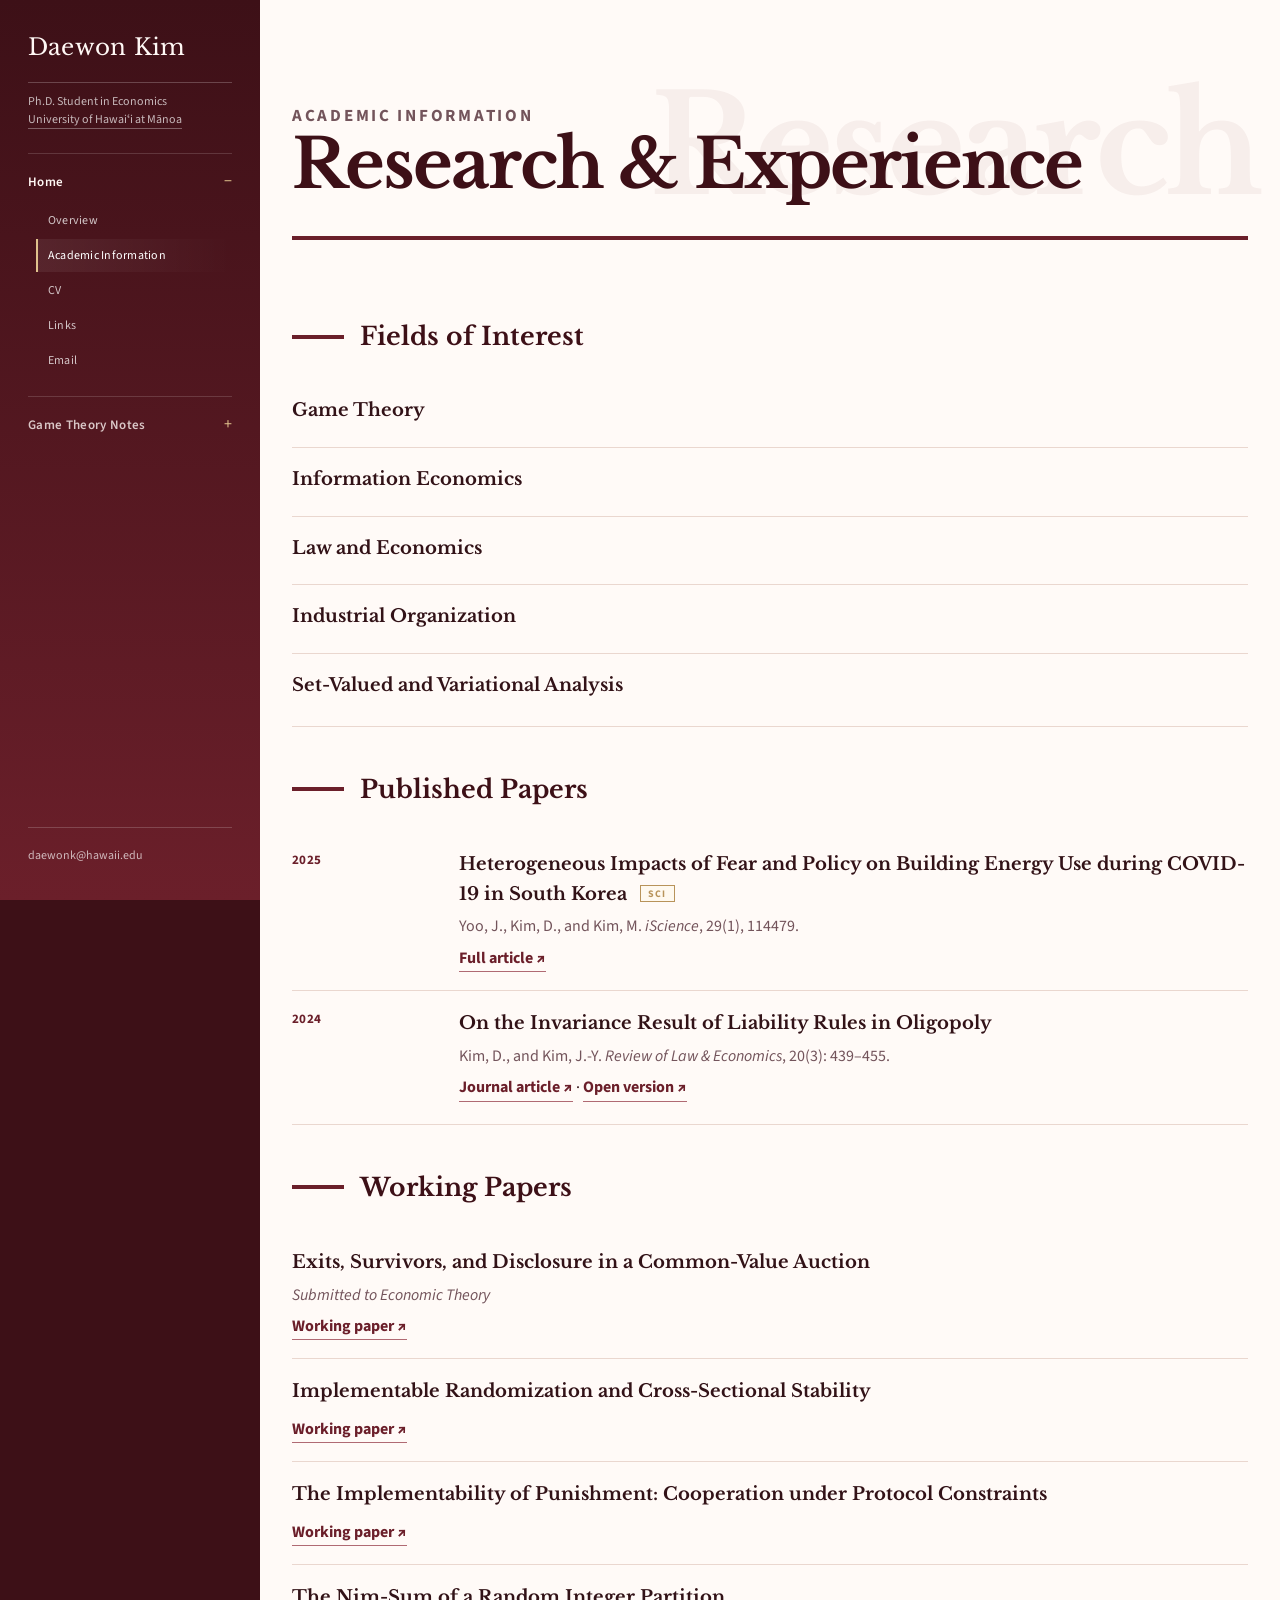
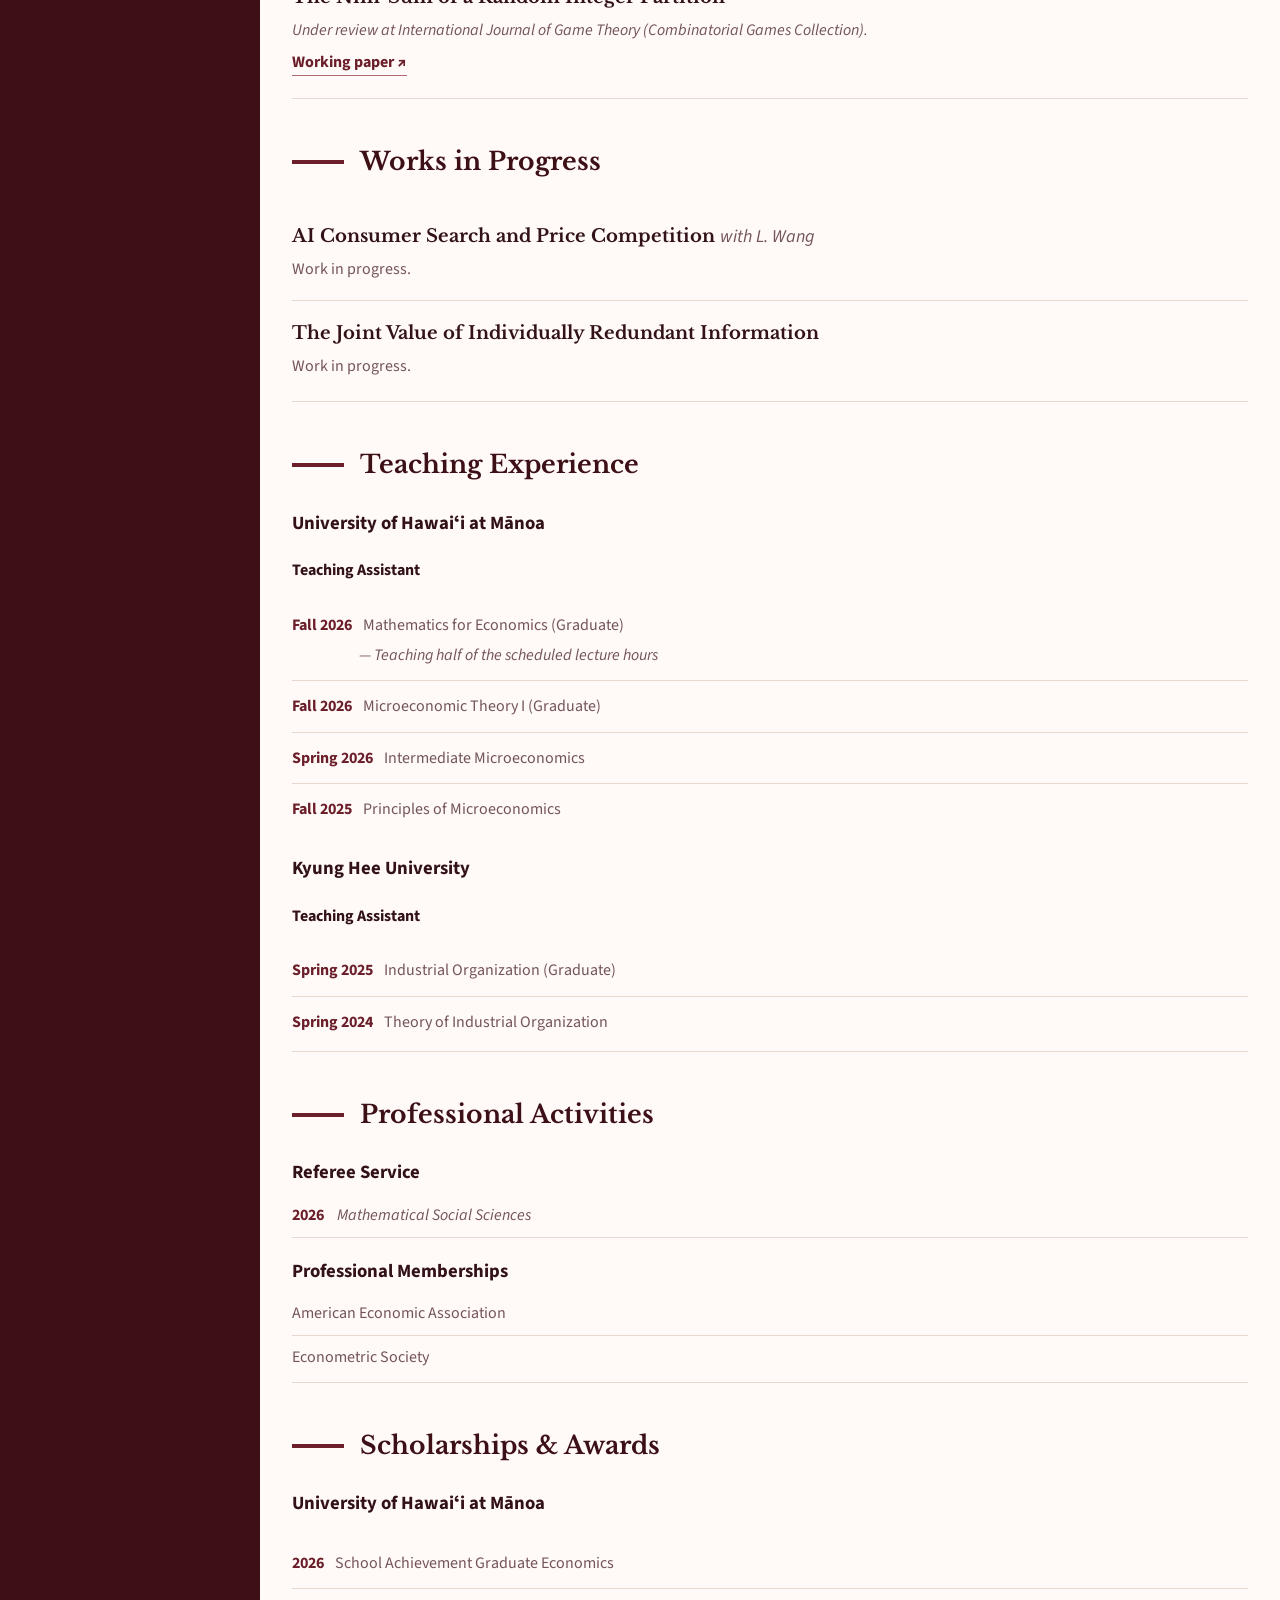
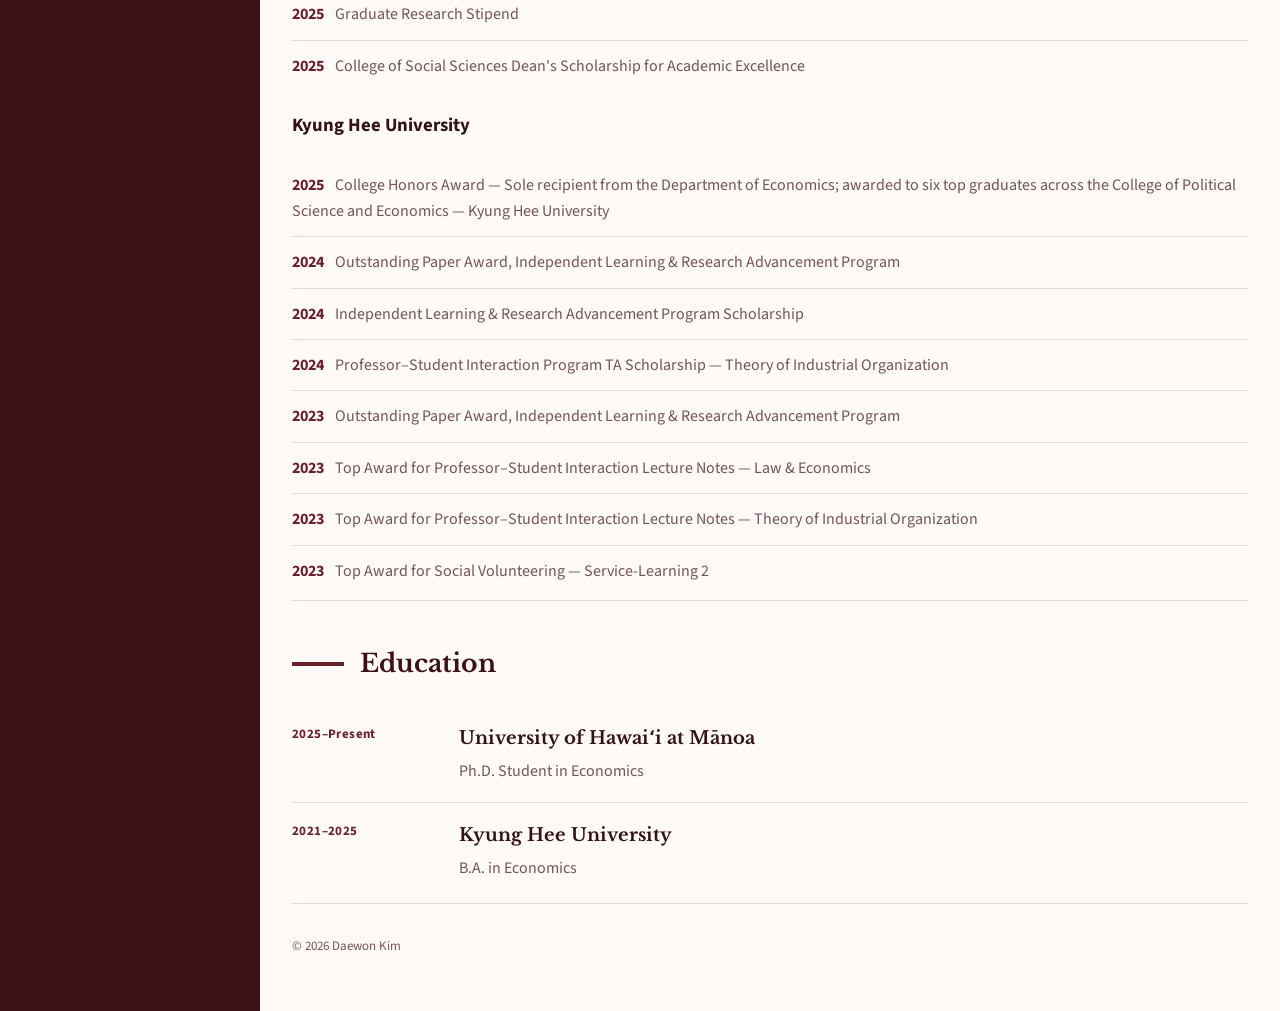
==== commit 2e1ee3c2: "Add files via upload" ====
--- a/academic.html
+++ b/academic.html
@@ -128,7 +128,7 @@
 
   <div class="paper-list">
     <article class="paper">
-      <h3>AI Consumer Search and Price Competition<span>with L. Wang</span></h3>
+      <h3>AI Consumer Search and Price Competition <span>with L. Wang</span></h3>
       <p>Work in progress.</p>
     </article>
 
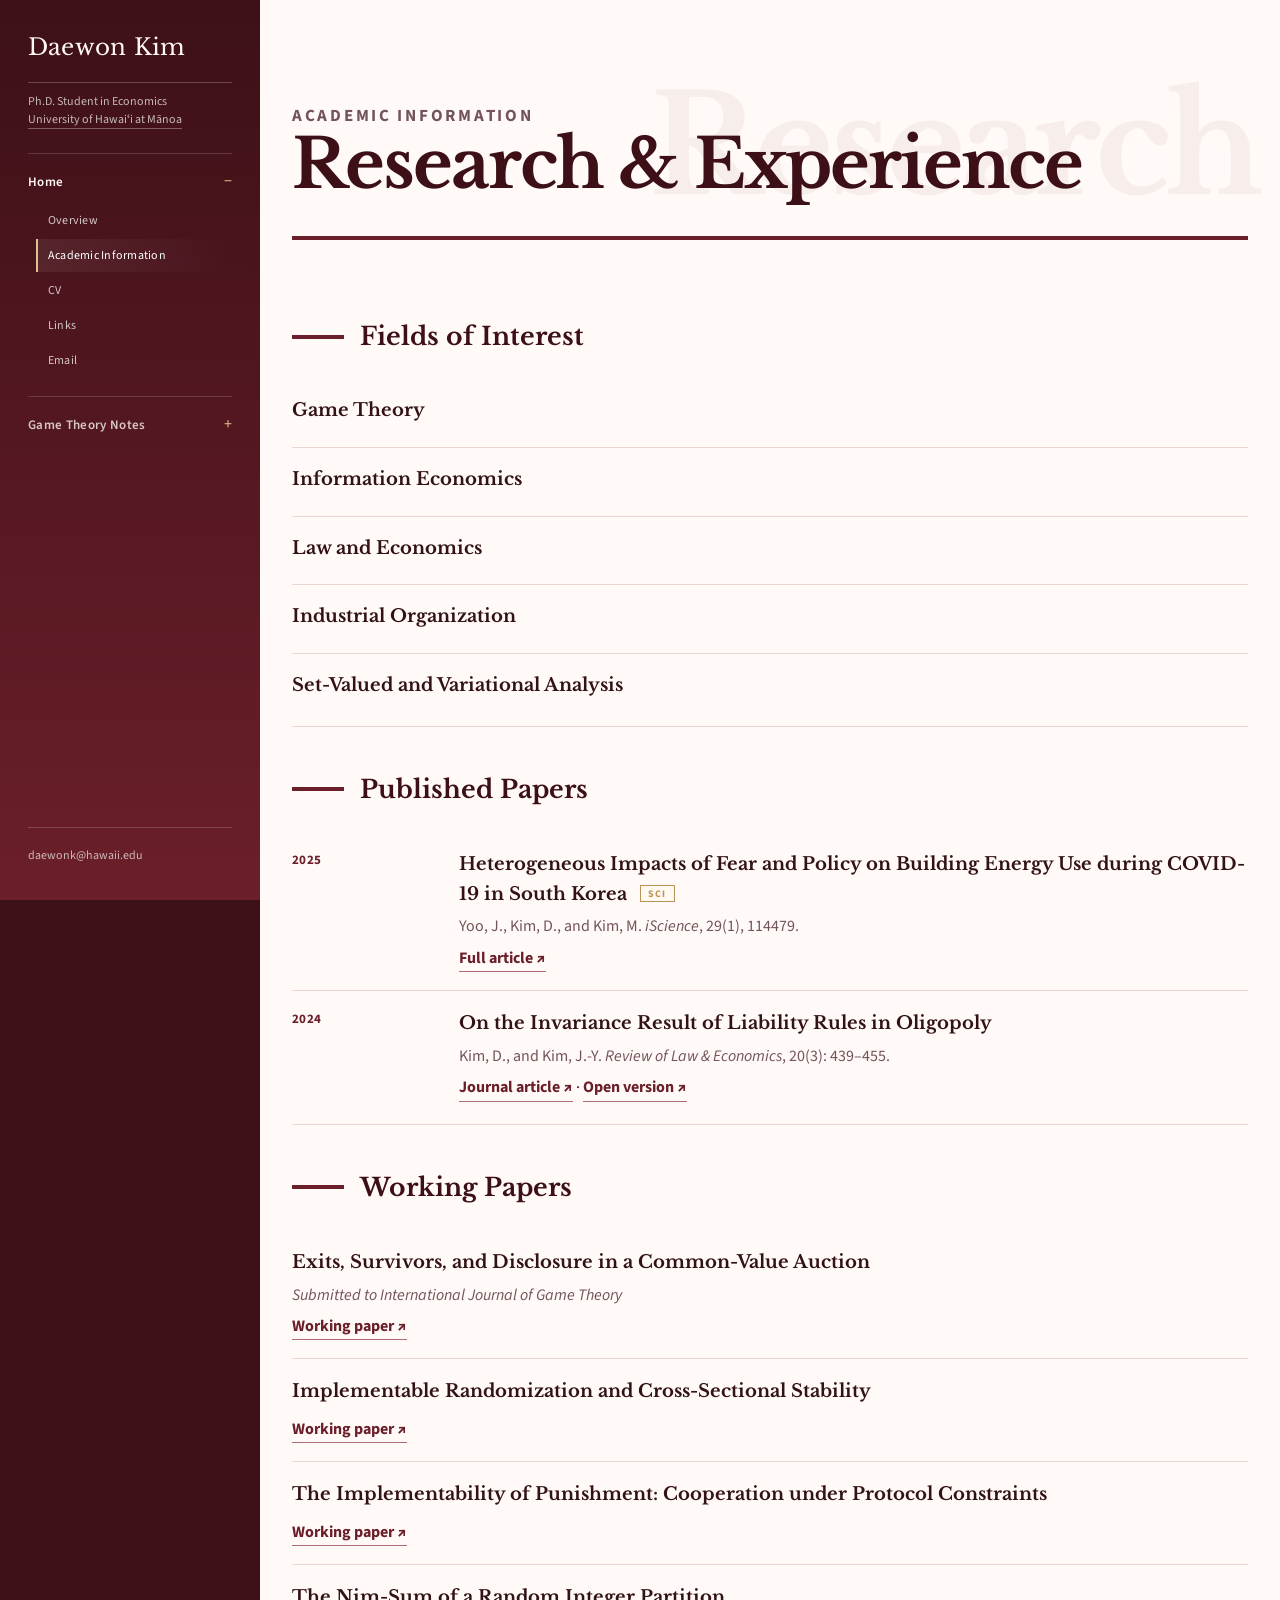
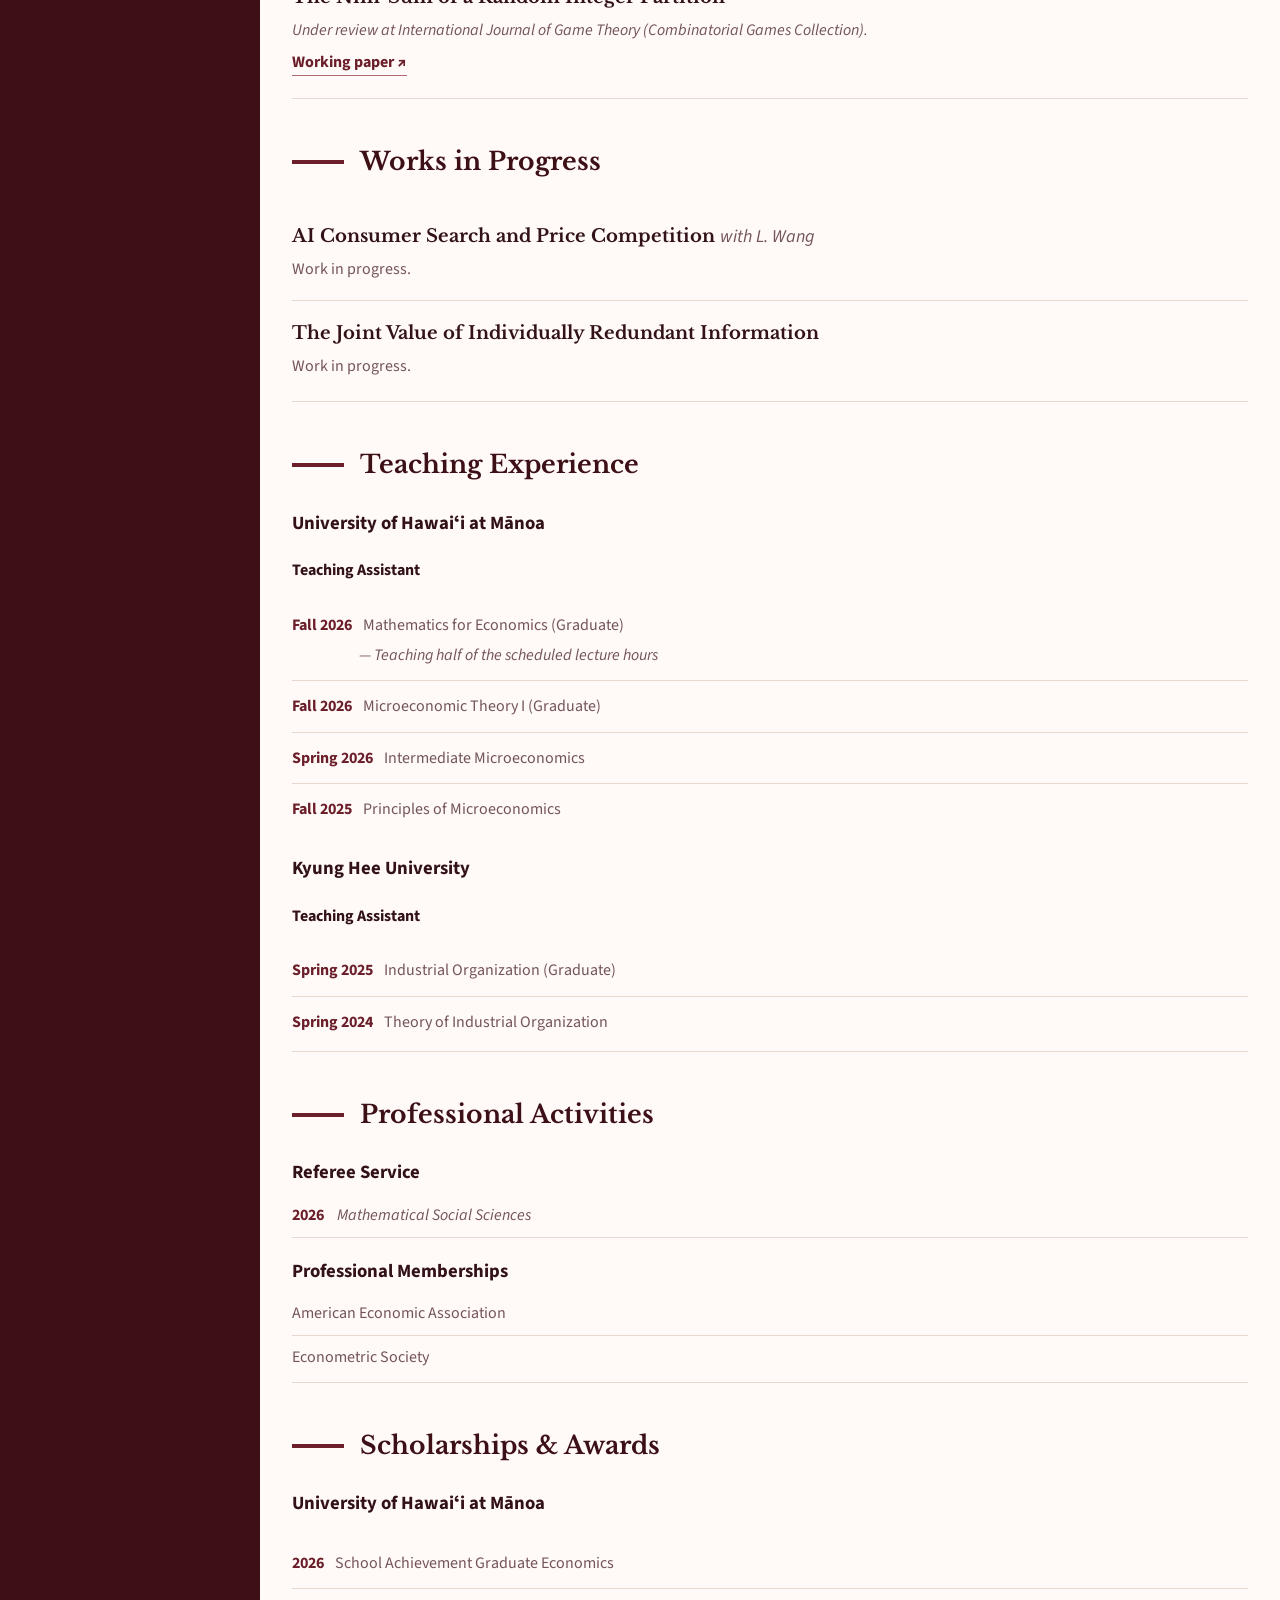
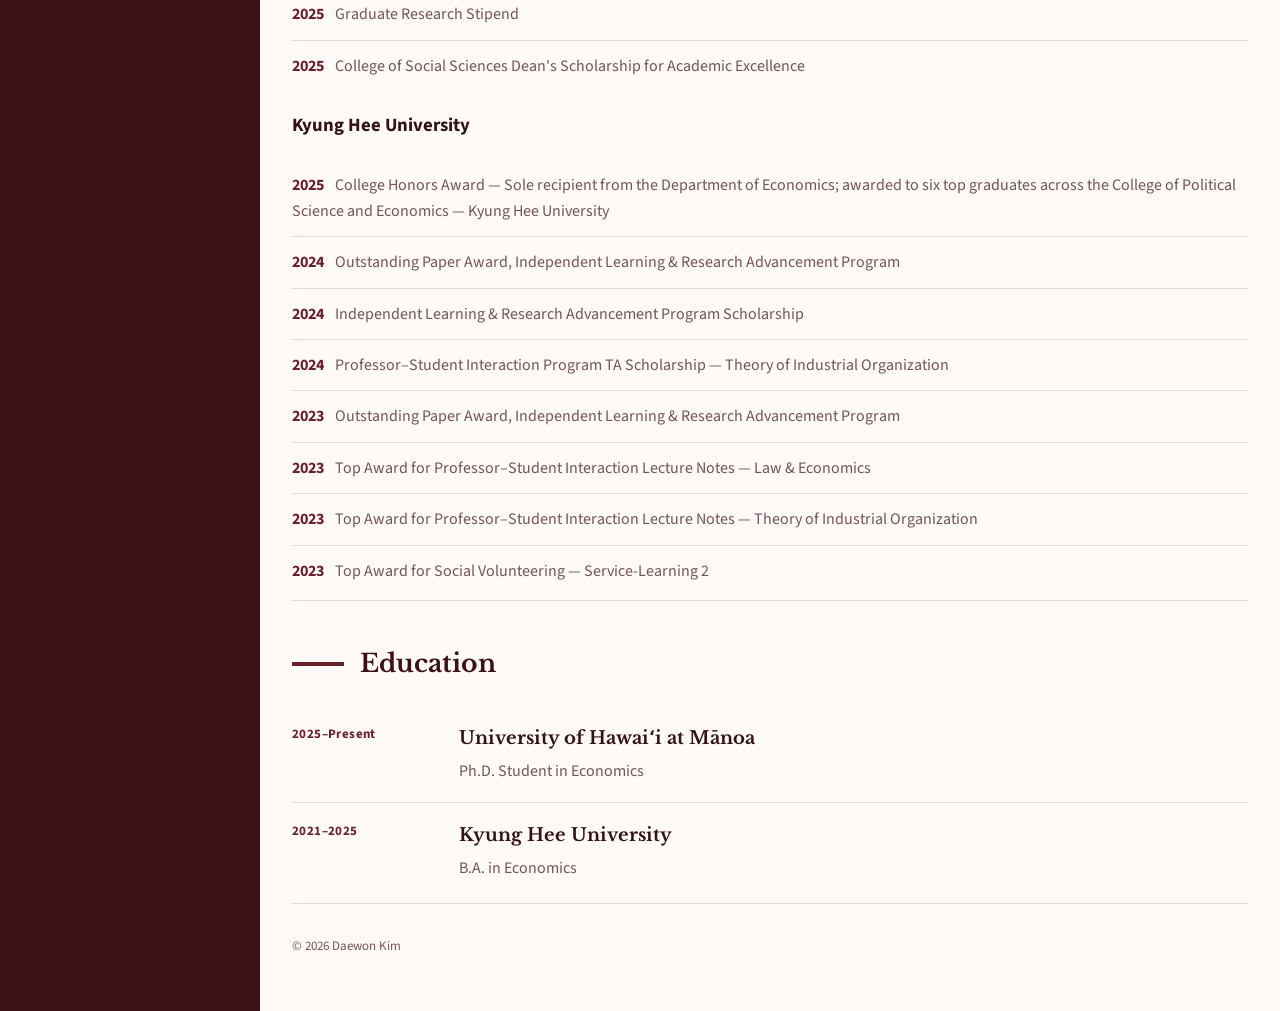
==== commit fe8626d1: "Add files via upload" ====
--- a/academic.html
+++ b/academic.html
@@ -100,7 +100,7 @@
 
         <article class="paper">
       <h3>Exits, Survivors, and Disclosure in a Common-Value Auction</h3>
-	<p><em>Submitted to Economic Theory</em></p>
+	<p><em>Submitted to International Journal of Game Theory</em></p>
       <a href="https://papers.ssrn.com/sol3/papers.cfm?abstract_id=6776078" target="_blank" rel="noopener">Working paper ↗</a>
     </article>
 
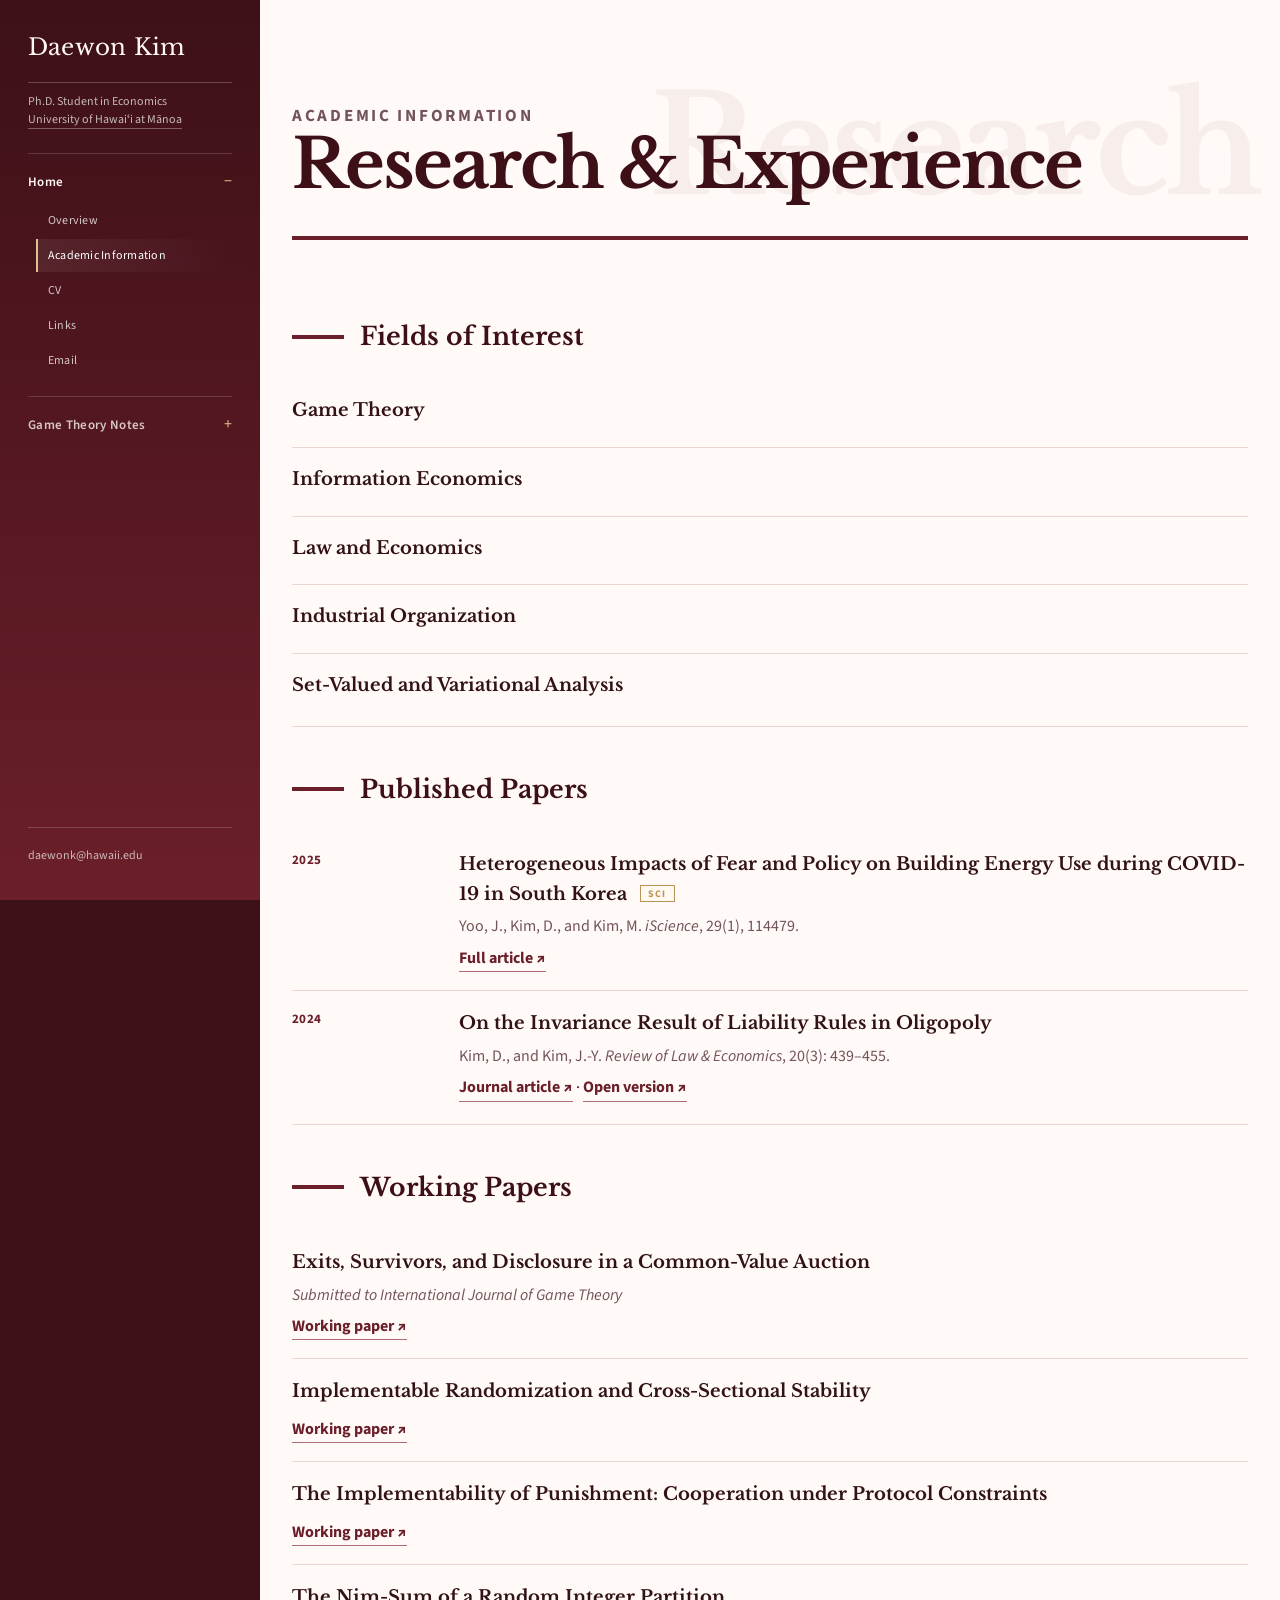
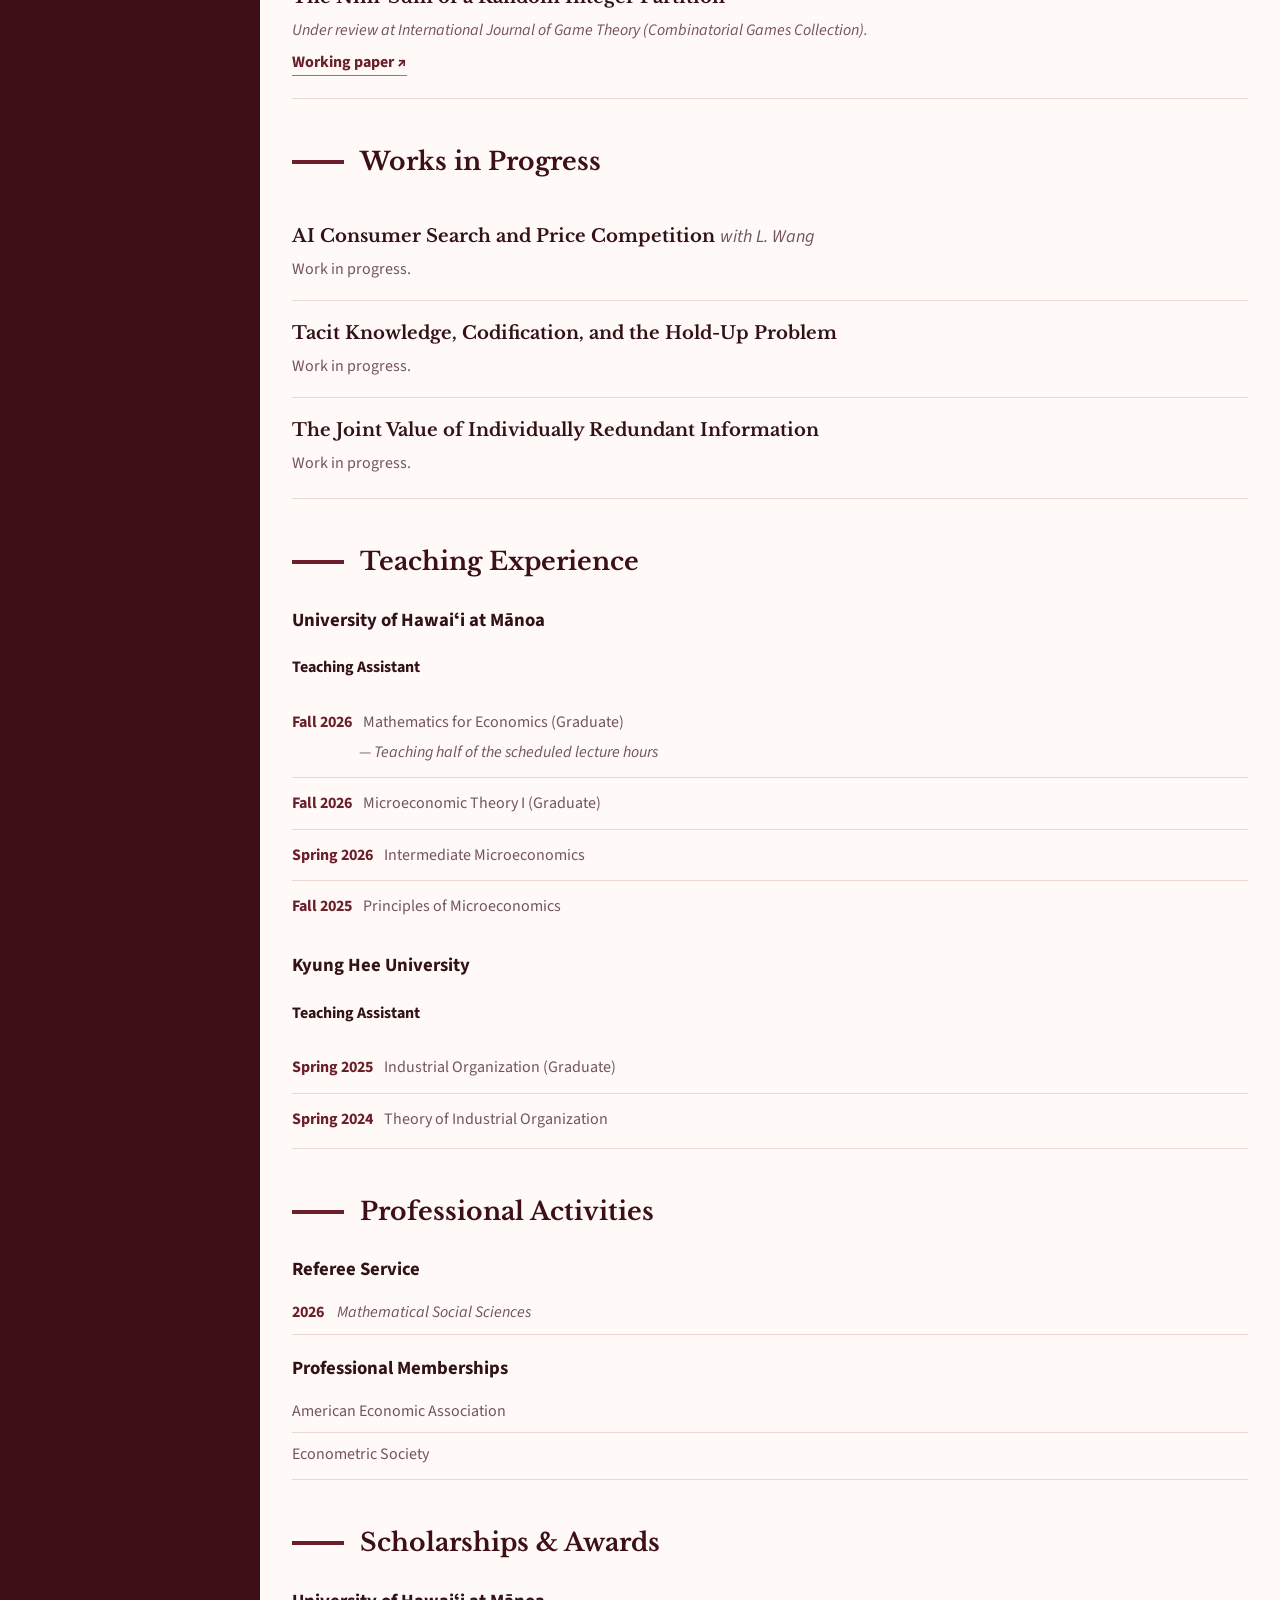
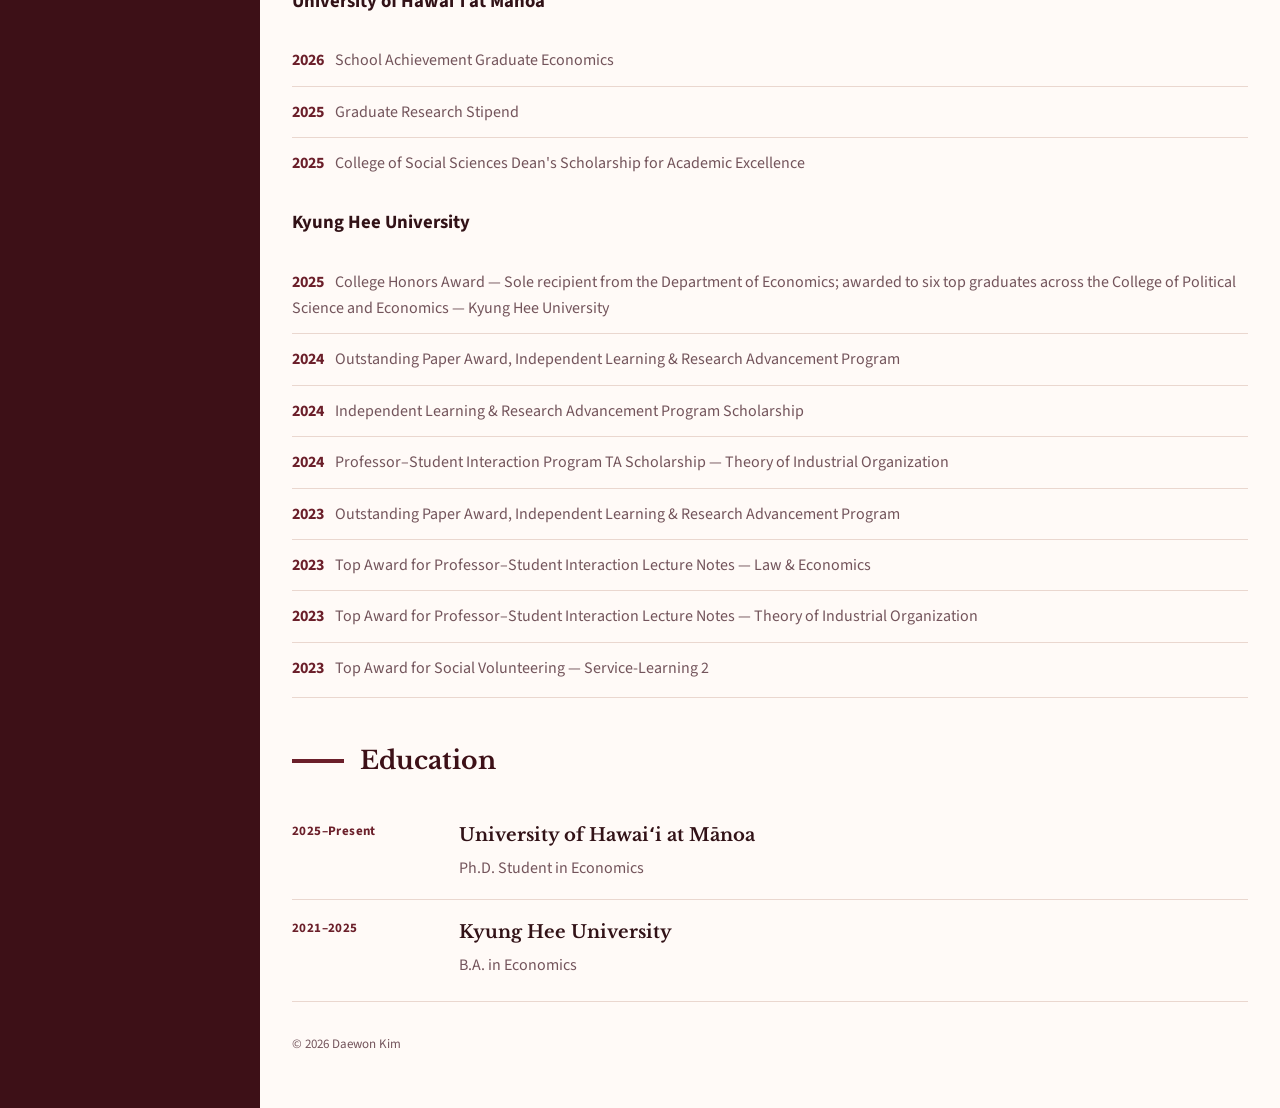
==== commit 605180ee: "Add files via upload" ====
--- a/academic.html
+++ b/academic.html
@@ -132,6 +132,11 @@
       <p>Work in progress.</p>
     </article>
 
+<article class="paper">
+      <h3>Tacit Knowledge, Codification, and the Hold-Up Problem</h3>
+      <p>Work in progress.</p>
+    </article>
+
     <article class="paper">
       <h3>The Joint Value of Individually Redundant Information</h3>
       <p>Work in progress.</p>
